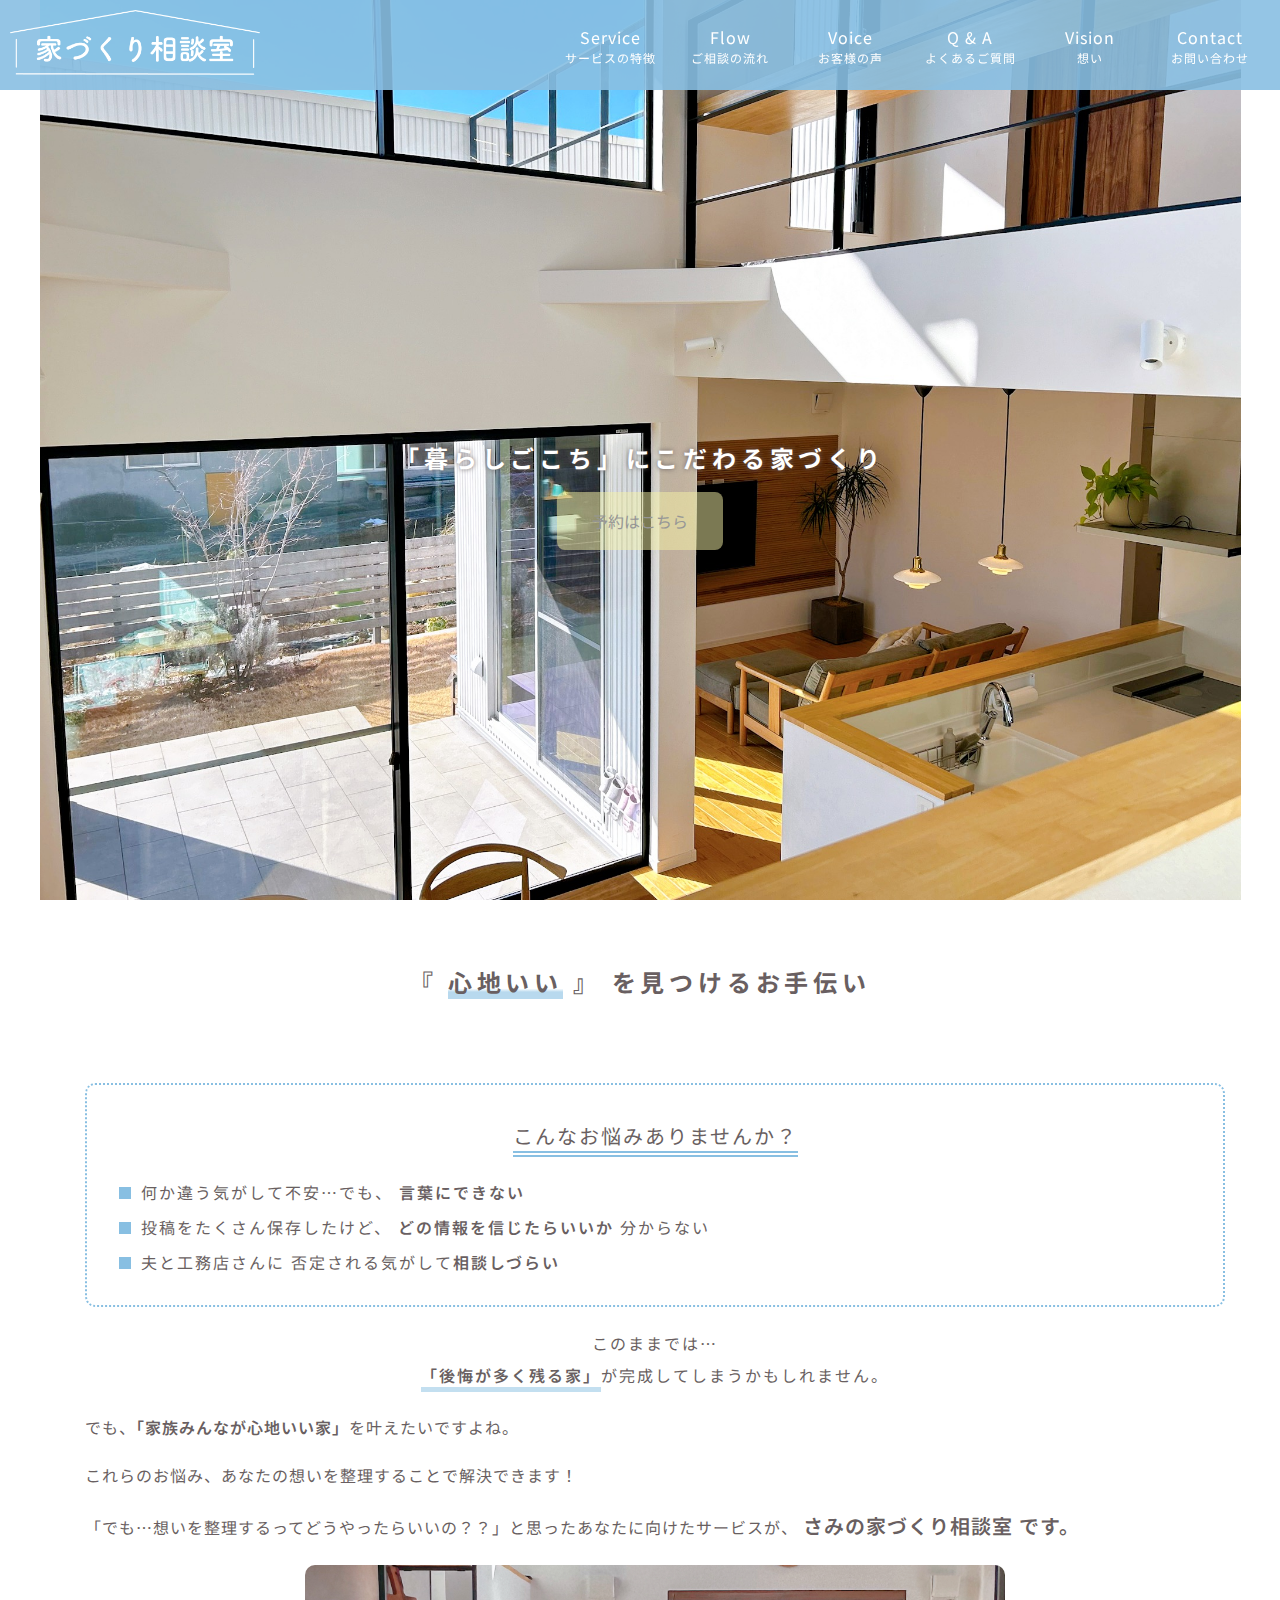
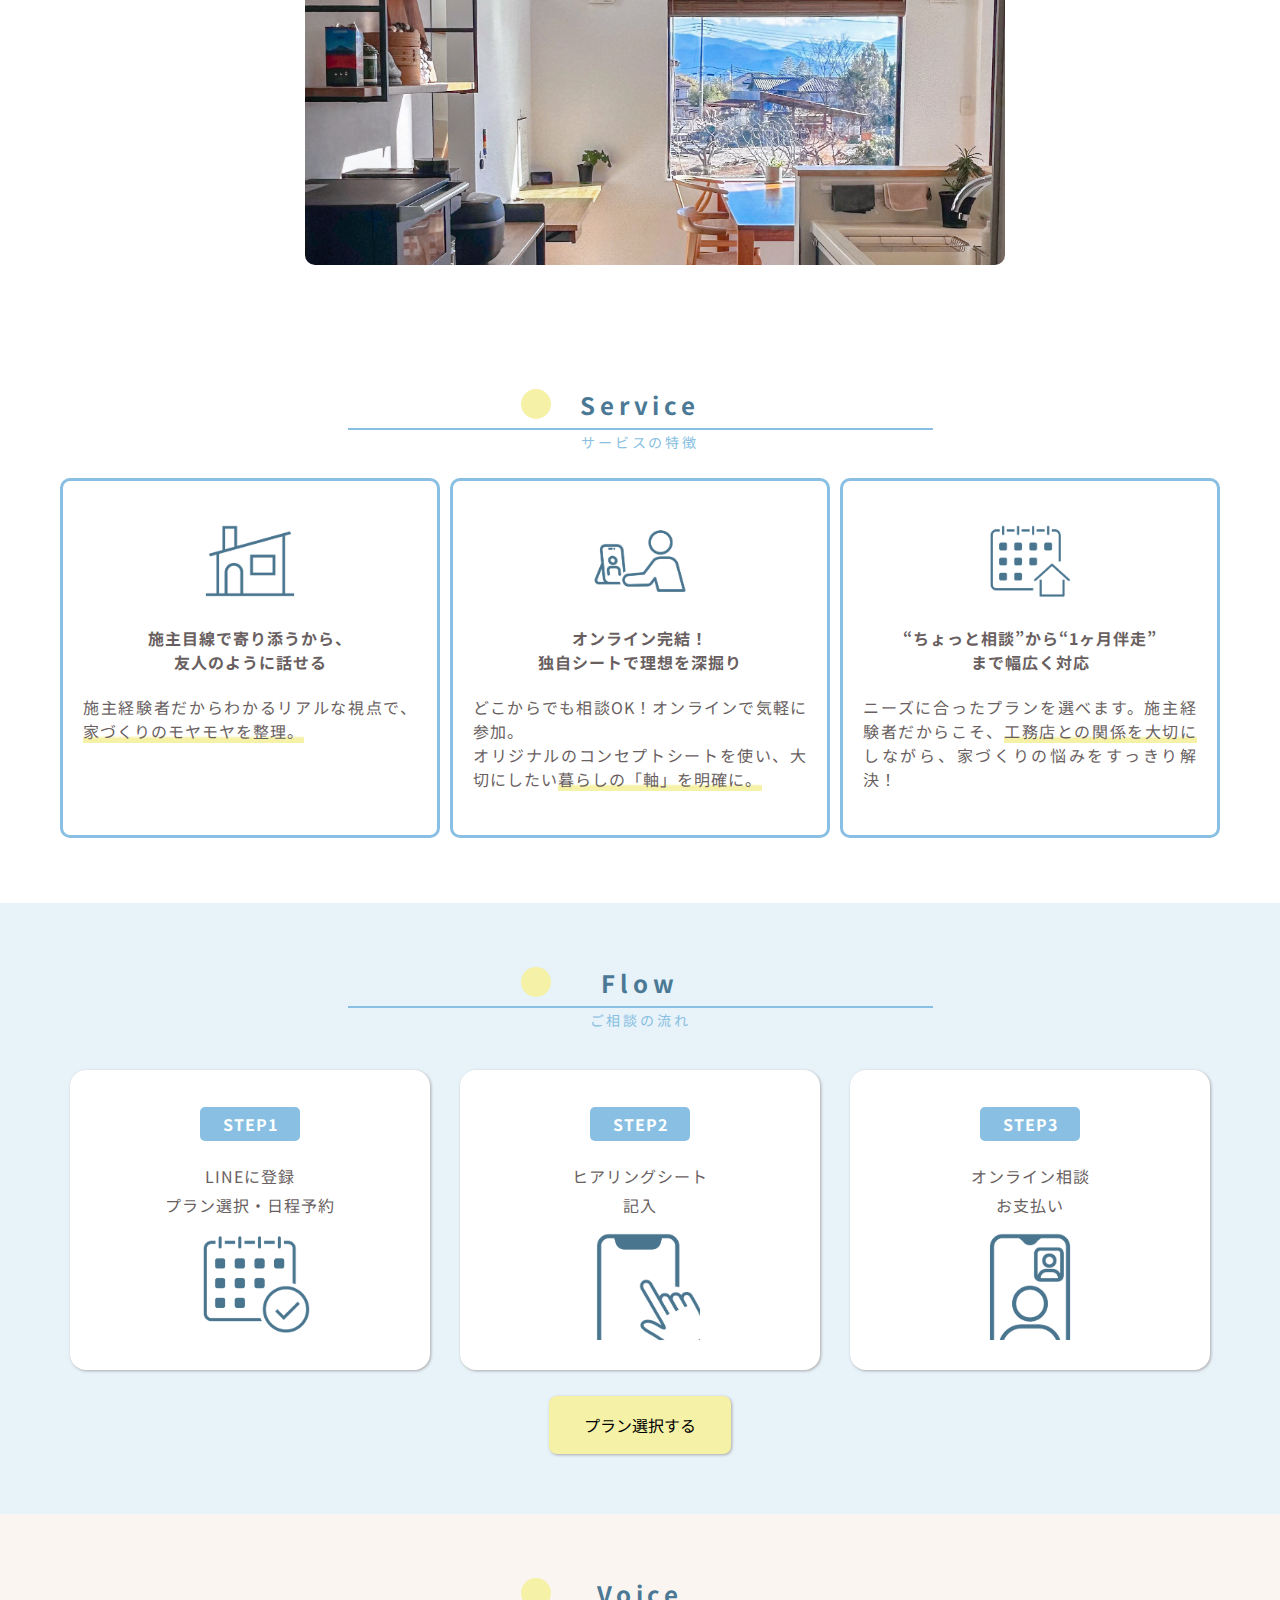
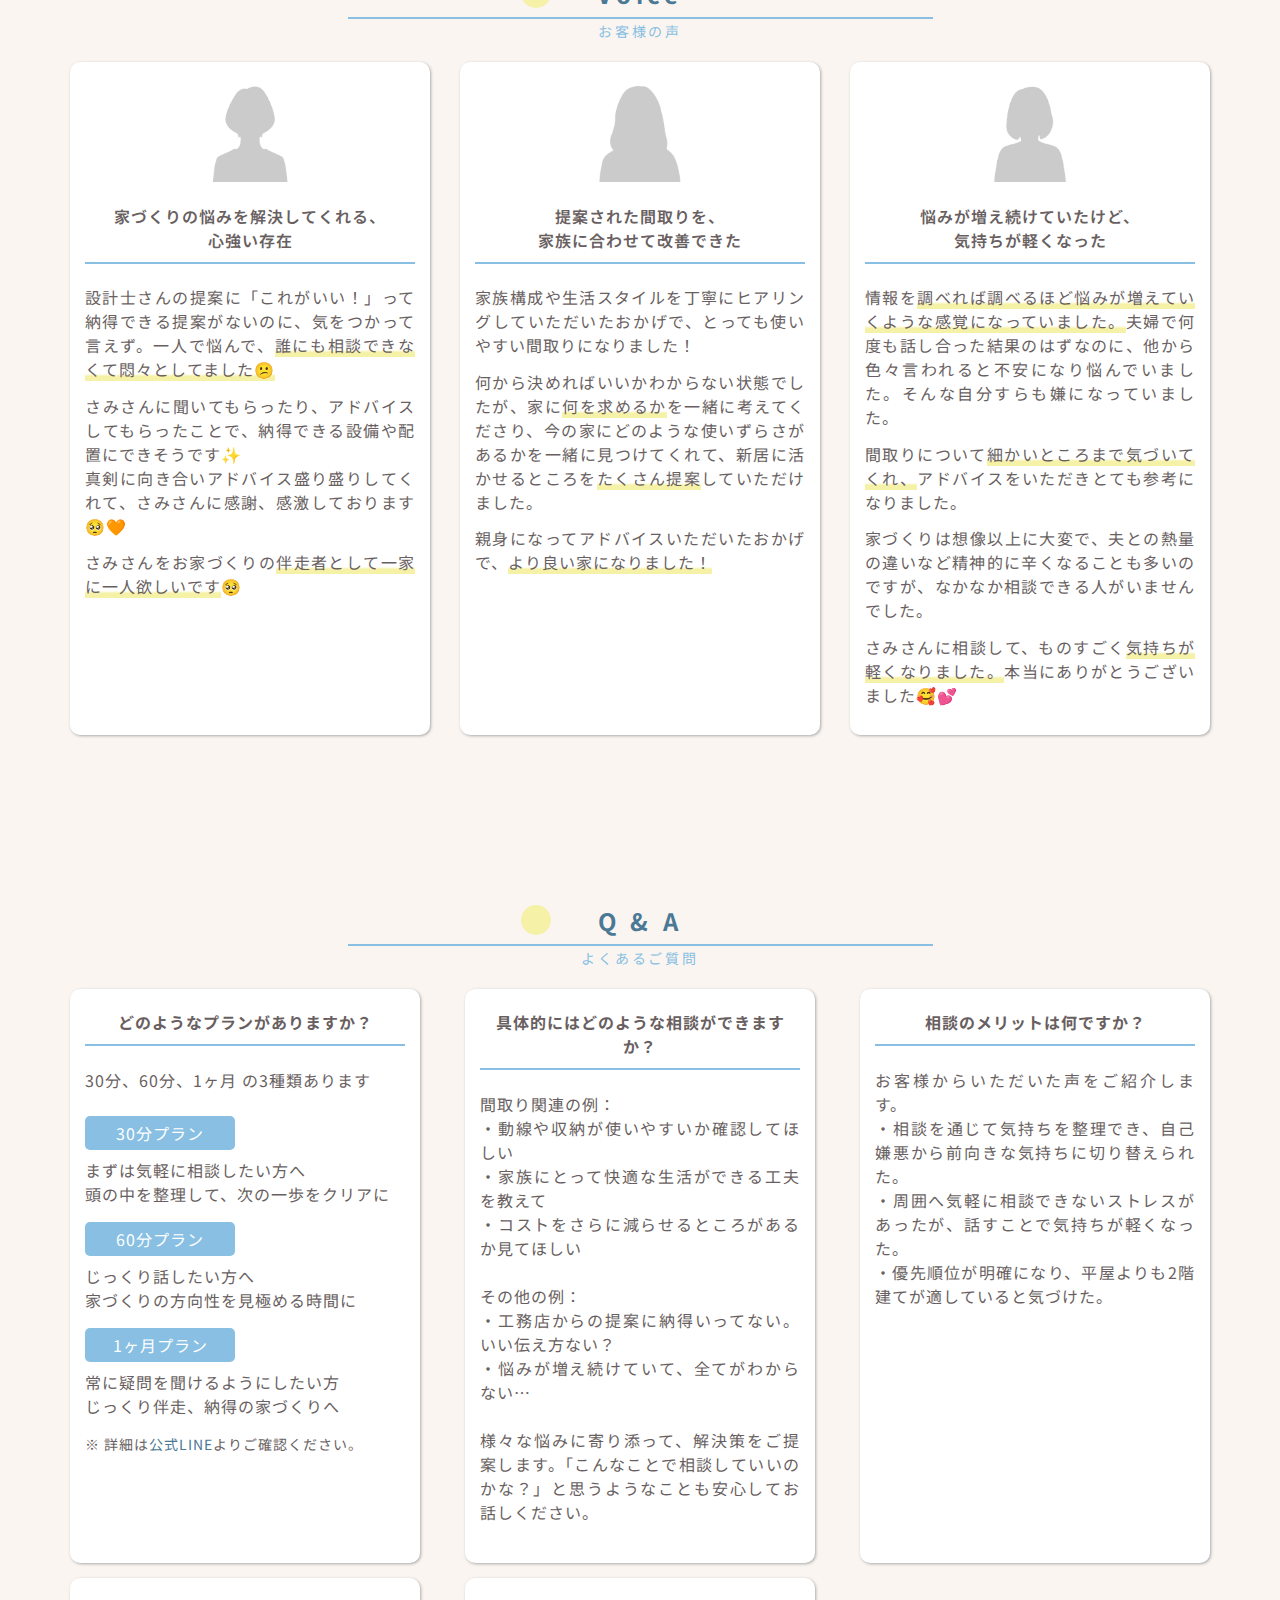
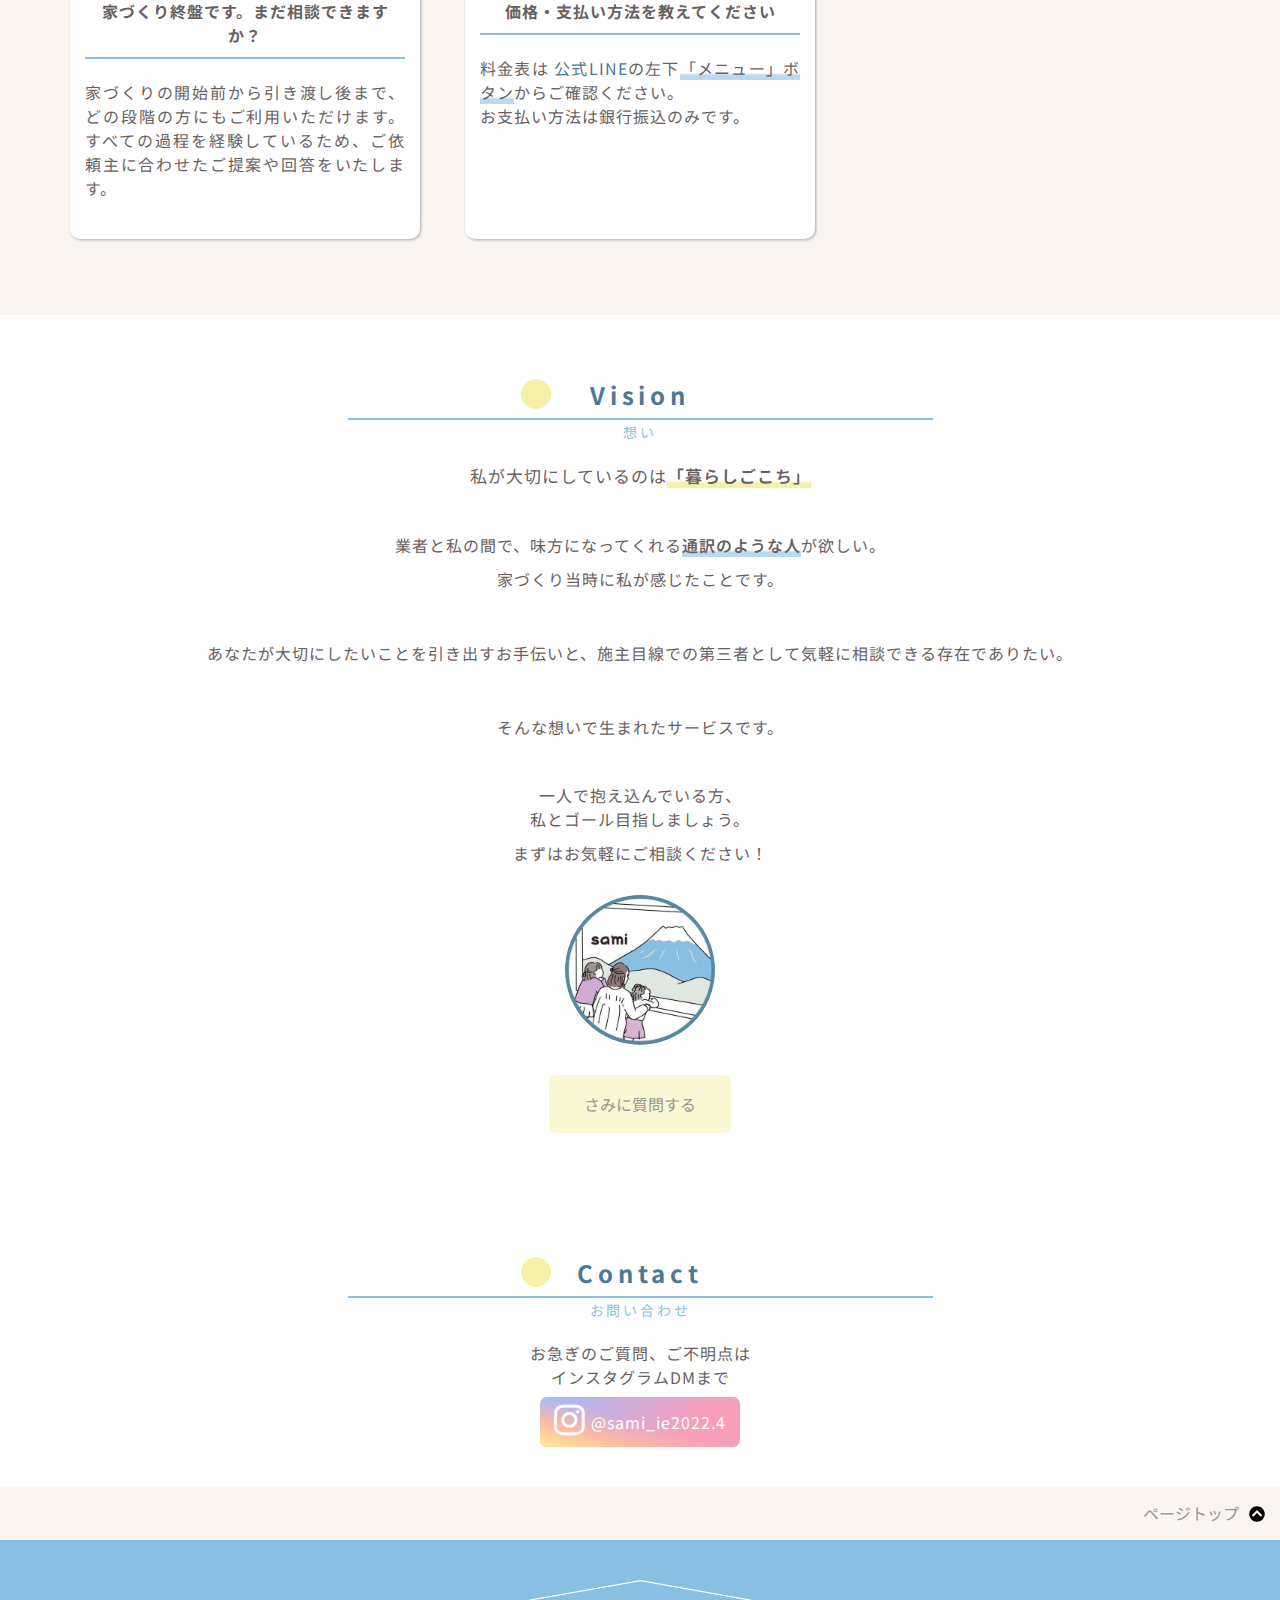
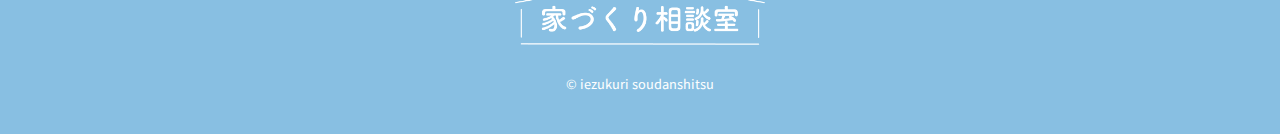
==== index.html @ 9ec53e99 "Add files via upload" ====
<!DOCTYPE html>
<html lang="ja">

<head>
  <meta charset="UTF-8">
  <!-- レスポンシブ対応するための記述 -->
  <meta name="viewport" content="width=device-width,initial-scale=1">
  <!-- 電話番号の自動リンクを無効にする -->
  <meta name="format-detection" content="telephone=no">
  <title>さみの家づくり相談室</title>
  <meta name="description" content="家づくり相談室の公式ページです。">
  <link href="https://fonts.googleapis.com/css?family=Noto+Sans+JP:400,700|Open+Sans:400,700&display=swap" rel="stylesheet">
  <link rel="stylesheet" href="css/normalize.css">
  <link rel="stylesheet" href="css/style.css">
  <link href="https://use.fontawesome.com/releases/v5.6.1/css/all.css" rel="stylesheet">
</head>

<body>
  <!-- ヘッダー -->
  <header class="header">
    <div class="header-logo-menu">
      <div class="logo-area">
        <a href="./index.html">
          <img src="img/logo_2w.png" alt="家づくり相談室">
        </a>
      </div>
      <nav class="sp-only">
        <div class="gnav-toggle">
          <input id="gnav-input" type="checkbox" class="gnav-hidden">
          <label id="gnav-open" for="gnav-input"><span></span></label>
          <label class="gnav-unshown" id="gnav-close" for="gnav-input"></label>
          <div id="gnav-content">
            <ul class="gnav-menu">
              
              <li class="gnav-item">
                <a href="#service">Service<br>サービスの特徴</a>
              </li>
              <li class="gnav-item">
                <a href="#flow">Flow<br>ご相談の流れ</a>
              </li>
              <li class="gnav-item">
                <a href="#voice">Voice<br>お客様の声</a>
              </li>
              <li class="gnav-item">
                <a href="#q_a">Q & A<br>よくあるご質問</a>
              </li>
              <li class="gnav-item">
                <a href="#vision">Vision<br>想い</a>
              </li>
              <li class="gnav-item">
                <a href="#contact">Contact<br>お問い合わせ</a>
              </li>
            </ul>
          </div>
        </div>
      </nav>
      <nav class="pc-only">
        <ul class="gnav-menu">
          <li class="gnav-item">
            <a href="#service">Service<br>サービスの特徴</a>
          </li>
          <li class="gnav-item">
            <a href="#flow">Flow<br>ご相談の流れ</a>
          </li>
          <li class="gnav-item">
            <a href="#voice">Voice<br>お客様の声</a>
          </li>
          <li class="gnav-item">
            <a href="#q_a">Q & A<br>よくあるご質問</a>
          </li>
          <li class="gnav-item">
            <a href="#vision">Vision<br>想い</a>
          </li>
          <li class="gnav-item">
            <a href="#contact">Contact<br>お問い合わせ</a>
          </li>
        </ul>
      </nav>

    </div>
  </header>

  <!-- メインビジュアル -->
  <main>
    <section id="mv" class="mv-area">
      <h1 class="mv-title">「暮らしごこち」に<br class="sp-only">こだわる家づくり</h1>
      <button type="button" onclick="location.href='https://lin.ee/oS6UlHi'" class="btn btn-reserve">予約はこちら</button>
    </section>
    <section class="info-title">
      <h2>『 <span class="under-line-b">心地いい</span> 』<br class="sp-only">
        を見つけるお手伝い</h2>
    </section>
  <!-- サービス要約 -->
    <section id="info" class="info-area">
      <div class="inner info-content">
        <div class="info-txt">
          <div class="nayami">
            <h3>こんなお悩みありませんか？</h3>
            <ul class="nayami-list">
              <li class="nayami-item">何か違う気がして不安…<br class="sp-only">でも、 <span class="nayami-bold">言葉にできない</span></li>
              <li class="nayami-item">投稿をたくさん保存したけど、 <br class="sp-only"><span class="nayami-bold">どの情報を信じたらいいか </span><br class="sp-only">分からない</li>
              <li class="nayami-item">夫と工務店さんに<br class="sp-only"> 否定される気がして<span class="nayami-bold">相談しづらい</span></li>
            </ul>
          </div>
            <p class="txt-center letter-space">このままでは…
              <br><span class="nayami-bold">「後悔が多く残る家」</span>が完成してしまうかもしれません。
            </p>
            <p>
              でも、<span class="nayami-bold">「家族みんなが心地いい家」</span>を叶えたいですよね。
            </p>
            <p>
              これらのお悩み、あなたの想いを整理することで解決できます！
            </p>
            <p>
              「でも…想いを整理するってどうやったらいいの？？」と思ったあなたに向けたサービスが、
              <span class="nayami-large">さみの家づくり相談室 です。</span>
            </p>
          <img src="img/IMG_4431.jpg" alt="">
        </div>
      </div>
    </section>

  <!-- サービスの特徴 -->
    <section id="service" class="service-area">
      <div class="inner">
        <h2 class="h2-title">Service</h2>
        <h3>サービスの特徴</h3>
        <ul class="service-content">
          <li class="service-item">
            <div>
              <img src="img/plan-06.png" alt="コンセプト">
              <h4 class="service-title">施主目線で寄り添うから、<br>友人のように話せる</h4>
              <p>施主経験者だからわかるリアルな視点で、<span class="under-line-y">家づくりのモヤモヤを整理。</span>
              </p>
            </div>
          </li>
          <li class="service-item">
            <div>
              <img src="img/plan-05.png" alt="オンライン">
              <h4 class="service-title">オンライン完結！<br>独自シートで理想を深掘り</h4>
              <p>どこからでも相談OK！オンラインで気軽に参加。<br>オリジナルのコンセプトシートを使い、大切にしたい<span class="under-line-y">暮らしの「軸」を明確に。</span></p>
            </div>
          </li>
          <li class="service-item">
            <div>
              <img src="img/service-03.png" alt="広い対応">
              <h4 class="service-title">“ちょっと相談”から“1ヶ月伴走”<br>まで幅広く対応</h4>
              <p>ニーズに合ったプランを選べます。施主経験者だからこそ、<span class="under-line-y">工務店との関係を大切に</span>しながら、家づくりの悩みをすっきり解決！</p>
            </div>
          </li>
        </ul>
      </div>
    </section>

  <!-- サービスの流れ -->
  <section id="flow" class="flow-area">
    <div class="inner">
      <h2 class="h2-title">Flow</h2>
      <h3>ご相談の流れ</h3>
      <p>
      <div class="flow-contents">
        <ul class="flow-content">
          <li class="flow-item">
            <div class="flow-info">
              <h4 class="flow-title txt-center">STEP1</h4>
              <p class="flow-txt txt-center">LINEに登録<br>プラン選択・日程予約</p>
            </div>
            <img src="img/flow-01.png" alt="STEP1">
          </li>
          <li class="flow-item">
            <div class="flow-info">
              <h4 class="flow-title txt-center">STEP2</h4>
              <p class="flow-txt txt-center">ヒアリングシート<br>記入</p>
            </div>
            <img src="img/flow-02.png" alt="STEP2">
          </li>
          <li class="flow-item">
            <div class="flow-info">
              <h4 class="flow-title txt-center">STEP3</h4>
              <p class="flow-txt txt-center">オンライン相談<br>お支払い</p>
            </div>
            <img src="img/flow-03.png" alt="STEP3">
          </li>
        </ul>
      </div>
    </div>
    <button type="button" onclick="location.href='https://lin.ee/oS6UlHi'" class="btn btn-reserve2">プラン選択する</button>

  </section>


  <!-- お客様の声 -->
    <section id="voice" class="voice-area">
      <div class="inner">
        <h2 class="h2-title">Voice</h2>
        <h3>お客様の声</h3>
        <ul class="voice-content">
          <li class="voice-item">
            <img src="img/women-02.png" alt="1人目">
            <div class="voice-info">
              <h4 class="voice-title">家づくりの悩みを解決してくれる、<br>心強い存在
              </h4>
              <p>設計士さんの提案に「これがいい！」って納得できる提案がないのに、気をつかって言えず。一人で悩んで、<span class="under-line-y">誰にも相談できなくて悶々としてました&#128533;</span></p>
              <p>さみさんに聞いてもらったり、アドバイスしてもらったことで、納得できる設備や配置にできそうです&#10024;<br>真剣に向き合いアドバイス盛り盛りしてくれて、さみさんに感謝、感激しております&#129402;&#129505;</p>
              <p>さみさんをお家づくりの<span class="under-line-y">伴走者として一家に一人欲しいです</span>&#129402;</p>
            </div>
          </li>
          <li class="voice-item">
            <img src="img/women-03.png" alt="2人目">
            <div class="voice-info">
              <h4 class="voice-title">提案された間取りを、<br>家族に合わせて改善できた</h4>
              <p>家族構成や生活スタイルを丁寧にヒアリングしていただいたおかげで、とっても使いやすい間取りになりました！</p>
              <p>何から決めればいいかわからない状態でしたが、家に<span class="under-line-y">何を求めるか</span>を一緒に考えてくださり、今の家にどのような使いずらさがあるかを一緒に見つけてくれて、新居に活かせるところを<span class="under-line-y">たくさん提案</span>していただけました。</p>
              <p>親身になってアドバイスいただいたおかげで、<span class="under-line-y">より良い家になりました！</span></p>
            </div>
          </li>
          <li class="voice-item">
            <img src="img/women-04.png" alt="3人目">
            <div class="voice-info">
              <h4 class="voice-title">悩みが増え続けていたけど、<br>気持ちが軽くなった
              </h4>
              <p>情報を<span class="under-line-y">調べれば調べるほど悩みが増えていくような感覚になっていました。</span>夫婦で何度も話し合った結果のはずなのに、他から色々言われると不安になり悩んでいました。そんな自分すらも嫌になっていました。</p>
              <p>間取りについて<span class="under-line-y">細かいところまで気づいてくれ、</span>アドバイスをいただきとても参考になりました。</p>
              <p>家づくりは想像以上に大変で、夫との熱量の違いなど精神的に辛くなることも多いのですが、なかなか相談できる人がいませんでした。</p>
              <p>さみさんに相談して、ものすごく<span class="under-line-y">気持ちが軽くなりました。</span>本当にありがとうございました&#x1F970;&#x1F495;</p>
            </div>
          </li>
        </ul>
      </div>
    </section>
  <!-- Q&A -->
    <section id="q_a" class="q_a-area">
      <div class="inner">
        <h2 class="h2-title">Q & A</h2>
        <h3>よくあるご質問</h3>        
        <ul class="q_a-content">
          <li class="q_a-item">
            <div class="q_a-info">
              <h4 class="q_a-title">どのようなプランがありますか？</h4>
              <p>30分、60分、1ヶ月 の3種類あります</p>
              <ul>
                <li><div class="q_a-title-li">30分プラン</div>
                  まずは気軽に相談したい方へ<br>
                  頭の中を整理して、次の一歩をクリアに</li>
                <li><div class="q_a-title-li">60分プラン</div>
                  じっくり話したい方へ<br>
                  家づくりの方向性を見極める時間に
                </li>
                <li><div class="q_a-title-li">1ヶ月プラン</div>
                  常に疑問を聞けるようにしたい方<br>
                  じっくり伴走、納得の家づくりへ
                </li>
              </ul>
              <p class="small">※ 詳細は<a href="https://lin.ee/oS6UlHi">公式LINE</a>よりご確認ください。</p>
            </div>
          </li>
          <li class="q_a-item">
            <div class="q_a-info">
              <h4 class="q_a-title"> 具体的にはどのような相談ができますか？</h4>
              <p>間取り関連の例：<br>
                ・動線や収納が使いやすいか確認してほしい<br>
                ・家族にとって快適な生活ができる工夫を教えて<br>
                ・コストをさらに減らせるところがあるか見てほしい<br>
              </p>
              <p>
                その他の例：<br>
                ・工務店からの提案に納得いってない。いい伝え方ない？<br>
                ・悩みが増え続けていて、全てがわからない…<br>
              </p>
              <p>
                様々な悩みに寄り添って、解決策をご提案します。「こんなことで相談していいのかな？」と思うようなことも安心してお話しください。
              </p>
            </div>
          </li>
          <li class="q_a-item">
            <div class="q_a-info">
              <h4 class="q_a-title">相談のメリットは何ですか？</h4>
              <p>お客様からいただいた声をご紹介します。<br>
                ・相談を通じて気持ちを整理でき、自己嫌悪から前向きな気持ちに切り替えられた。<br>
                ・周囲へ気軽に相談できないストレスがあったが、話すことで気持ちが軽くなった。<br>
                ・優先順位が明確になり、平屋よりも2階建てが適していると気づけた。
              </p>
            </div>
          </li>
          <li class="q_a-item">
            <div class="q_a-info">
              <h4 class="q_a-title"> 家づくり終盤です。<br class="sp-only">まだ相談できますか？</h4>
              <p>家づくりの開始前から引き渡し後まで、どの段階の方にもご利用いただけます。すべての過程を経験しているため、ご依頼主に合わせたご提案や回答をいたします。
              </p>
            </div>
          </li>
          <li class="q_a-item">
            <div class="q_a-info">
              <h4 class="q_a-title">価格・支払い方法を教えてください</h4>
              <p>料金表は<a href="https://lin.ee/oS6UlHi"> 公式LINE</a>の左下<span class="under-line-b">「メニュー」ボタン</span>からご確認ください。<br>
                お支払い方法は銀行振込のみです。<br>
              </p>
            </div>
          </li>
        </ul>
      </div>
    </section>
  <!-- 想い -->
  <section id="vision" class="vision-area">
    <div class="inner">
      <h2 class="h2-title">Vision</h2>
      <h3>想い</h3>
      <div class="vision-content">
        <p class="vision-strong txt-center">私が大切にしているのは<br class="sp-only"><span class="under-line-y">「暮らしごこち」</span></p><br>
      <div class="vision-content2">
        <p class="txt-center">業者と私の間で、味方になってくれる<span class="under-line-b">通訳のような人</span>が欲しい。</p>
        <p class="txt-center">家づくり当時に私が感じたことです。</p><br>
        <ul>
          <li>あなたが大切にしたいことを引き出すお手伝いと、施主目線での第三者として気軽に相談できる存在でありたい。</li>
        </ul>
        <br>
        <p class="txt-center">そんな想いで生まれたサービスです。</p>
        <br>
      </div>
        <p class="txt-center">一人で抱え込んでいる方、<br>私とゴール目指しましょう。</p><p class="txt-center">まずはお気軽にご相談ください！</p>
        <img src="img/sami-icon.jpg" alt="アイコン">
      </p>
      </div>
    </div>
    <button type="button" onclick="location.href='https://lin.ee/oS6UlHi'" class="btn btn-reserve">さみに質問する</button>
  </section>
  <!-- 問い合わせ -->
    <section id="contact" class="contact-area">
      <div class="inner">
        <h2 class="h2-title">Contact</h2>
        <h3>お問い合わせ</h3>
        <div class="contact-content">
          <div>
            <p class="txt-center">お急ぎのご質問、ご不明点は<br>
              インスタグラムDM</a>まで<br>
            <a href="https://www.instagram.com/sami_ie2022.4/" class="insta_btn2">
              <i class="fab fa-instagram"></i> <span>&#64;sami&#095;ie2022.4</span>
            </a>
          </div>          
        </div>
                  
      </div>
    </section>

    <div class="pagetop">
      <a href="#mv">ページトップ</a>
    </div>
  </main>
  <footer class="foot-area">
    <div class="inner">
      <div class="logo-area foot-logo">
        <img src="img/logo_2w.png" alt="家づくり相談室">
      </div>
    <small>&copy; iezukuri soudanshitsu</small>
  </footer>
</body>
</html>
---- css/style.css ----
@charset "utf-8";
/*----------------------------
このCSSファイルに、スタイル指定を記述していきます。
----------------------------*/

/* 全体のスタイル調整 */
* {
  box-sizing: border-box;
}

/* bodyの初期スタイル調整 */
body {
  font-size: 16px;
  line-height: 1.5;
  font-family: 'Noto Sans JP', 'Open Sans', sans-serif;
  font-weight: 400;
  color: #695f61;
  background-color: #fff;
}

/* 初期スタイル調整 */
h1,
h2,
h3 {
  margin-top: 0;
  line-height: 1.5;
  letter-spacing: 0.2em;
  text-align: center;
}

h3 {
  color: #88bfe2;
  font-size: 14px;
  margin-bottom: 20px;
  font-weight: 400;
}


p {
  margin-top: 0;
  margin-bottom: 1.5em;
  text-align: justify;
  letter-spacing: 1px;
}
a {
  text-decoration: none;
}

ul {
  margin: 1em 0;
  padding: 0;
  list-style: none;
  letter-spacing: 1px;
}

img {
  width: 100%;
  height: auto;
}

section {
  padding: 60px 0;
}

/* 初期スタイル調整 ここまで */

/* 共通スタイル調整 ここから */

/*h2関連*/
.h2-title {
  position: relative;
  /*
  text-transform: uppercase;
  */
  z-index: 100;
  color: #4b7995;
  border-bottom: solid 2px #88bfe2;
  width: 50%;
  margin: 2px auto;
  padding-bottom: 5px;
}

.h2-title::before {
  content: "";
  display: block;
  width: 30px;
  height: 30px;
  background: #f5f1a6;
  border-radius: 15px;
  position: absolute;
  top: 2px;
  left: 33%;
  margin-left: -20px;
  z-index: -100;
}

/*テキスト関連*/
.txt-center {
  text-align: center;
}

.txt-lead {
  font-weight: 600;
}
.small {
  font-size: 14px;
}

/*ボタン関連*/
.btn {
  display: block;
  padding: 20px 35px;
  border-radius: 8px;
  margin: 0 auto;
  border: none;
}

.btn:hover,
.btn:focus {
  background: #f5f1a6;
  cursor: pointer;
}

/* 公式ラインボタン */
.btn-reserve {
  color: rgba(150, 150, 150, 1);
  background: rgba(245, 241, 166, 0.5);
}
.btn-reserve2 {
  background: #f5f1a6;
  box-shadow: 1px 1px 3px #aaa;
}


/*レイアウト関連*/
.inner {
  padding: 0 15px;
  margin: 0 auto;
  width: 95%;
}

@media screen and (min-width:768px) {
  .inner {
    max-width: 1200px;
  }
}

.sp-only {
  display: block;
}

.pc-only {
  display: none;
}

@media screen and (min-width:768px) {
  .sp-only {
    display: none;
  }

  .pc-only {
    display: block;
  }
}

.under-line-y {
  background: linear-gradient(transparent 70%, #f5f1a6 80%);
}

.under-line-b {
  background: linear-gradient(transparent 70%, #b8d9ee 80%);
}

/* 共通スタイル調整 ここまで */

/* ヘッダーブロック ここから */
.header {
  position: fixed;
  top: 0px;
  width: 100%;
  padding: 10px;
  background: rgba(136, 191, 226, 0.9);
  z-index: 200;
}

.header-logo-menu {
  display: flex;
  flex-direction: row;
  justify-content: space-between;
}

/*ロゴ*/
.logo-area {
  width: 200px;
  margin: 0;
  text-align: left;
}

@media screen and (min-width:768px) {
  .logo-area {
    width: 250px;
  }
}

/*ハンバーガーメニュー*/
.gnav-toggle {
  position: relative;
  margin-top: 12px;
}


/*チェックボックス等は非表示に*/
.gnav-hidden {
  display: none;
}

/*アイコンのスペース*/
#gnav-open {
  display: inline-block;
  width: 30px;
  height: 22px;
  vertical-align: middle;
}

/*ハンバーガーの形をCSSで表現*/
#gnav-open span,
#gnav-open span::before,
#gnav-open span::after {
  content: '';
  position: absolute;
  height: 3px;
  /*線の太さ*/
  width: 25px;
  /*長さ*/
  border-radius: 3px;
  background: #fff;
  display: block;
  cursor: pointer;
}

#gnav-open span::before {
  bottom: -8px;
}

#gnav-open span::after {
  bottom: -16px;
}

/*閉じる用の薄黒箇所*/
#gnav-close {
  display: none;
  position: fixed;
  z-index: 90;
  top: 0;
  left: 0;
  width: 100%;
  height: 100%;
  background: #000;
  opacity: 0;
  transition: 0.3s ease-in-out;
}

/*チェックがついたら表示させる*/
#gnav-input:checked~#gnav-close {
  display: block;
  opacity: 0.5;
}

#gnav-input:checked~#gnav-content {
  transform: translateX(0%);
  box-shadow: 6px 0 25px rgba(0, 0, 0, 0.15);
}

/*メニューの中身*/
#gnav-content {
  overflow: auto;
  position: fixed;
  top: 0;
  left: 0;
  z-index: 300;
  width: 70%;
  max-width: 300px;
  height: 100%;
  background: rgba(0, 0, 0, 0.8);
  transition: 0.3s ease-in-out;
  transform: translateX(-105%);
}

.gnav-menu {
  display: flex;
  flex-direction: column;
  align-items: center;
  padding-top: 50px;
  /*
  text-transform: uppercase;
  */
}


.gnav-item {
  border-bottom: 2px dotted #eee;
  margin: 10px;
  padding-bottom: 20px;
}

.gnav-item a {
  color: #fff;
  font-size: 12px;
  display: block;
  width: 200px;
  text-align: center;
}

.gnav-item a::first-line {
  font-size: 16px;
  font-weight: 400;
}

@media screen and (min-width:768px) {
  .gnav-menu {
    flex-direction: row;
    padding-top: 15px;
    margin: 0;
  }

  .gnav-item {
    border-bottom: none;
    margin: 0;
    padding-bottom: 0;
  }

  .gnav-item a {
    color: #fff;
    width: 120px;
  }

  .gnav-item a:hover {
    color: #88bfe2;
  }


}






/*-------------------------------------------
　メインビジュアル
-------------------------------------------*/
.mv-area {
  width: 100vw;
  height: 70vh;
  background-image: url(../img/top_20250308.jpg);
  background-size: cover;
  background-position: center center;
  display: flex;
  justify-content: center;
  align-items: center;
  flex-direction: column;
}

.mv-title {
  color: #fff;
  text-shadow: 0px 0px 5px #695f61;
  margin-top: 70px;
  font-size: 24px;
}

@media screen and (min-width:768px) {
  .mv-area {
    width: 100%;
    height: 100vh;
    background-image: url(../img/top_20250308.jpg);
    background-size: contain;
    background-repeat:  no-repeat;
    background-position: center center;
  }

  .mv-title {
    margin-top: 90px;
  }
}





/*-------------------------------------------
サービス要約
-------------------------------------------*/
.info-title {
  padding-bottom: 0px;
  padding-left: 10px;
  padding-right: 10px;
}
.info-title h2 {
  line-height: 1.8;
}

.info-area {
  background-color: #fff;
}

.info-txt {
  color: #695f61
}
.info-area img {
  margin: 0 auto;
  margin-top: 2em;
  display: flex;
  justify-content: center;
  border-radius: 10px;
}
.nayami {
  padding: 1em 0;
  border: dotted 2px #88bfe2;
  border-radius: 10px;
  margin: 0 auto;
  justify-content: center;
  text-align: center;
  margin-bottom: 20px;
}
.nayami h3 {
  padding-top: 20px;
  font-size: 20px;
  font-weight: 400;
  color: #695f61;
  border-bottom: double 6px #88bfe2;
  margin: 0 auto;
  margin-bottom: 10px;
  display: inline-block;
  letter-spacing: 0.1em;

}
.nayami-item {
  margin: 16px 32px;
  line-height: 1.2;
  letter-spacing: 2px;
  text-align: left;
}
.nayami-item::before {
  content: "";
  display: inline-block;
  width: 12px;
  height: 12px;
  background: #88bfe2;
  margin-right: 10px;

}
.nayami-bold {
  font-weight: 600;
}
.nayami-large {
  font-size: 20px;
  font-weight: 600;
}

.letter-space {
  padding: 30px auto;
  letter-spacing: 2px;
  line-height: 2;
}
.letter-space span {
  border-bottom: solid 5px rgba(136, 191, 226, 0.5);

}

@media screen and (min-width:768px) {
  .info-content {
    display: flex;
    flex-direction: row-reverse;
    align-items: center;
  }

  .info-txt {
    flex: 1;
    margin-left: 30px;
  }

  .info-area img {
    max-width: 700px;
    height: 300px;
    object-fit: cover;
    margin: 0 auto;
    display: flex;
    justify-content: center;
  
  }
}

/*-------------------------------------------
　サービスの案内
-------------------------------------------*/
.service-area {
  background-color: #fff;
}

.service-content {
  display: flex;
  flex-wrap: wrap;
}

.service-item {
  flex: 80%;
  text-align: center;
  padding: 20px;
  margin: 5px;
  border: 3px solid #88bfe2;
  border-radius: 10px;
}

.service-item img {
  width: 120px;
  margin: 0 auto;
}

.service-title {
  margin-top: 0;
}

@media screen and (min-width:768px) {
  .service-content {
    flex-wrap: nowrap;
    max-width: 1200px;
    margin: 0 auto;
  }

  .service-item {
    flex: 1;
  }

}
/*-------------------------------------------
　サービスの流れ
-------------------------------------------*/
.flow-content {
  border-radius: 16px;
  display: flex;
  overflow-x: scroll;
}
.flow-item {
  width: 75%;
  margin: 10px;
  background-color: #fff;
  border-radius: 16px;
  box-shadow: 1px 1px 3px #aaa;
  padding: 16px;
  height: 300px;
  flex-shrink: 0;
}
.flow-content img {
  width: 120px;
  margin: auto;
  display: block;
}
.flow-area {
  background-color: #e7f2f9;
}

.flow-txt {
  line-height: 1.8em;
  margin-bottom: 0;
}
.flow-title {
  color: #fff;
  background: #88bfe2;
  padding: 5px;
  width: 100px;
  border-radius: 5px;
  margin-right: auto;
  margin-left: auto;
}

@media screen and (min-width:768px) {
  .flow-content {
    flex-direction: row;
    
  }

  .flow-item {
    flex: 1;
    margin-top: 15px;
    margin-left: 15px;
    margin-right: 15px;
  }
}


/*-------------------------------------------
　お客様の声
-------------------------------------------*/
.voice-area {
  background-color: #faf5f1;
}
.voice-area p {
  margin-bottom: 0.8em;
}

.voice-content {
  display: flex;
  flex-direction: column;
}

.voice-item {
  background-color: #fff;
  margin-bottom: 30px;
  box-shadow: 1px 1px 3px #aaa;
  border-radius: 10px;
}


.voice-info {
  padding: 0 15px 15px;
}

.voice-title {
  text-align: center;
  padding-bottom: 10px;
  border-bottom: 2px solid #88bfe2;
  font-weight: 600;
}
.voice-area img {
  width: 100px;
  display: block;
  margin: 20px auto;
}

@media screen and (min-width:768px) {
  .voice-content {
    flex-direction: row;
    
  }

  .voice-item {
    flex: 1;
    margin-top: 0;
    margin-left: 15px;
    margin-right: 15px;
  }
}
/*-------------------------------------------
　ご質問
-------------------------------------------*/
.q_a-area a {
  color: #4b7995;
}
.q_a-area {
  background-color: #faf5f1;
}

.q_a-content {
  display: flex;
  flex-direction: column;
}

.q_a-item {
  background-color: #fff;
  margin-bottom: 30px;
  box-shadow: 1px 1px 3px #aaa;
  border-radius: 10px;
}

.q_a-info {
  padding: 0 15px 15px;
}
.q_a-title-li {
  text-align: center;
  color: #fff;
  background: #88bfe2;
  padding: 5px;
  width: 150px;
  border-radius: 5px;
  margin-top: 1em;
  margin-bottom: 0.5em;
}
.q_a-title {
  text-align: center;
  padding-bottom: 10px;
  border-bottom: 2px solid #88bfe2;
}
.q_a-area img {
  width: 100px;
  margin: 20px;
}
.soudan-item::before {
  content: "";
  display: inline-block;
  width: 10px;
  height: 10px;
  background: #88bfe2;
  border-radius: 5px;
  position: relative;
  top: -1px;
  margin-right: 0.5em;
  margin-left: 1em;
}
@media screen and (min-width: 768px) {
  .q_a-content {
    display: grid;
    grid-template-columns: repeat(3, 1fr); /* 3列を均等幅で設定 */
    grid-template-rows: repeat(2, auto);  /* 2行（高さは自動調整） */
    gap: 15px; /* アイテム間の間隔 */
  }

  .q_a-item {
    margin: 0; /* marginを削除（gapで調整するため） */
    margin-left: 15px;
    margin-right: 15px;
  }
}
/*
@media screen and (min-width:768px) {
  .q_a-content {
    flex-direction: row;
    
  }
  .q_a-item {
    flex: 1;
    margin-top: 0;
    margin-left: 15px;
    margin-right: 15px;
  }

}
*/
/*-------------------------------------------
　想い
-------------------------------------------*/
.vision-area img {
  display: block;
  max-width: 150px;
  max-height: 150px;
  border-radius: 50%;
  overflow: hidden;
  margin: 30px auto;
}
.vision-content2 {
  width: 90%;
  align-items: center;
  margin: 0 auto;
}
.vision-content p {
  margin: 10px 0;
}
.vision-content p span {
  font-weight: 600;
}
.vision-strong {
  font-size: 17px;
  text-align: center;
}
.vision-area {
  margin: 0 auto;
}
@media screen and (min-width:768px) {
  .vision-content {
    /*
    display: flex;
    flex-direction: row;
    */
    align-items: center;
    text-align: center;
  }
}




/*-------------------------------------------
　お問い合わせ
-------------------------------------------*/
.contact-area {
  padding-bottom: 10px;
}

/* インスタボタン */
.insta_btn2{/*ボタンの下地*/
  color: #FFF;/*文字・アイコン色*/
  border-radius: 7px;/*角丸に*/
  position: relative;
  display: inline-block;
  height: 50px;/*高さ*/
  width: 200px;/*幅*/
  text-align: center;/*中身を中央寄せ*/
  font-size: 20;/*文字のサイズ*/
  line-height: 50px;/*高さと合わせる*/
  background: -webkit-linear-gradient(135deg, #427eff 0%, #f13f79 70%) no-repeat;
  background: linear-gradient(135deg, #427eff 0%, #f13f79 70%) no-repeat;/*グラデーション①*/
  opacity: 0.5;
  overflow: hidden;/*はみ出た部分を隠す*/
  text-decoration:none;/*下線は消す*/
  margin-top: 0.5em;
}

.insta_btn2:before{/*グラデーション②*/
  content: '';
  position: absolute;
  top: 0;
  left: 0;
  width: 100%;/*全体を覆う*/
  height: 100%;/*全体を覆う*/
  background: -webkit-linear-gradient(15deg, #ffdb2c, rgb(249, 118, 76) 25%, rgba(255, 77, 64, 0) 50%) no-repeat;
  background: linear-gradient(15deg, #ffdb2c, rgb(249, 118, 76) 25%, rgba(255, 77, 64, 0) 50%) no-repeat;
}
.insta_btn2 .fa-instagram{/*アイコン*/
  font-size: 35px;/*アイコンサイズ*/
  position: relative;
  top: 4px;/*アイコン位置の微調整*/
}

.insta_btn2 span {/*テキスト*/
  display:inline-block;
  position: relative;
  transition: .5s
}

.insta_btn2:hover span{/*ホバーで一周回転*/
  -webkit-transform: rotateX(360deg);
  -ms-transform: rotateX(360deg);
  transform: rotateX(360deg);
}





/*-------------------------------------------
　ページトップ
-------------------------------------------*/
.pagetop {
  text-align: right;
  padding: 15px;
  background-color: #faf5f1;
}
.pagetop a {
  text-decoration:none;/*下線は消す*/
  color: rgba(150, 150, 150, 1);
}
.pagetop a::after {
  content: "";
  background: url(../img/list-marker.svg) no-repeat;
  width: 16px;
  height: 16px;
  display: inline-block;
  vertical-align: middle;
  margin: 0 0 3px 10px;
  transform: rotate(-90deg);
}



/*-------------------------------------------
　フッター
-------------------------------------------*/
.foot-area {
  color: #fff;
  text-align: center;
  padding-top: 40px;
  background-color:  #88bfe2;
  padding-bottom: 40px;
}

.foot-logo {
  margin: 0 auto 20px;
}

.foot-area_copy {
  color: #ccc;
  font-size: 12px;
  display: inline-block;
  width: 100%;
  padding: 10px;
  background-color: #695f61;
}

@media screen and (min-width:768px) {
  a[href^="tel:"] {
    pointer-events: none;
  }
}
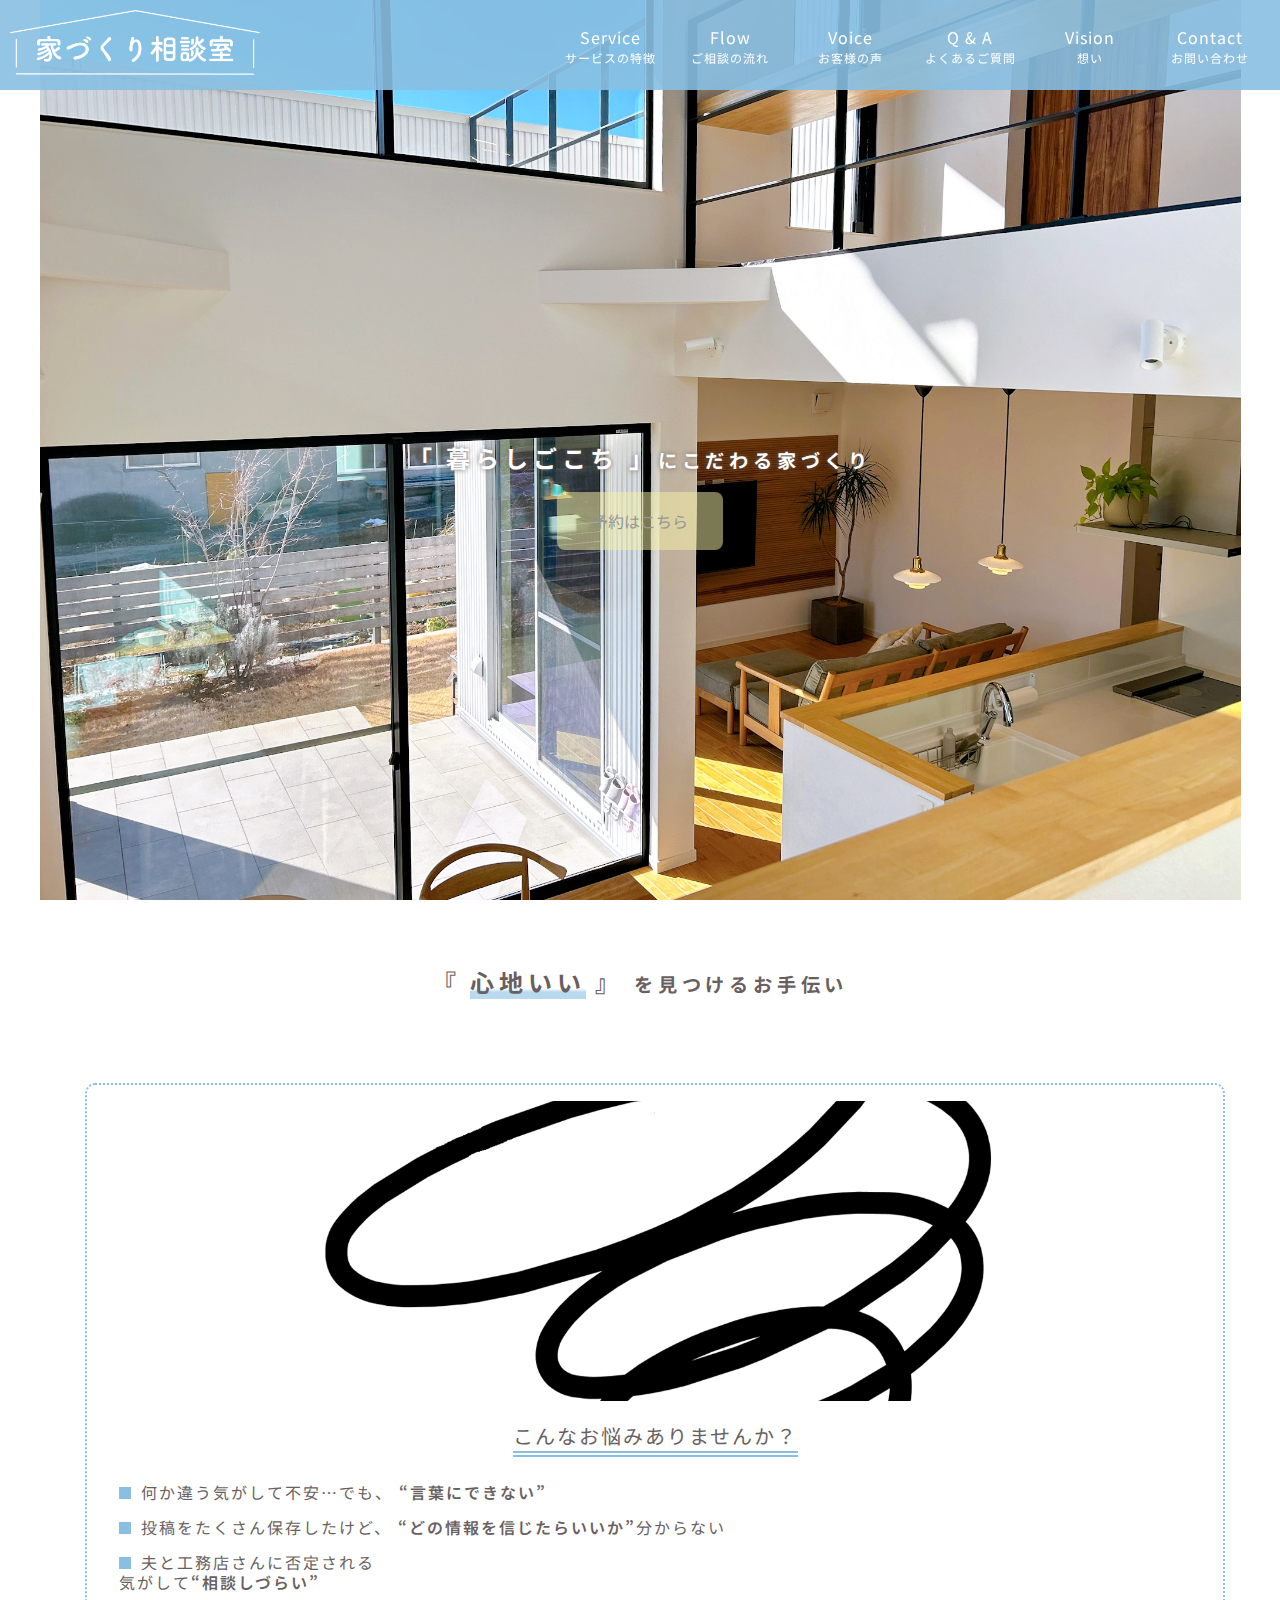
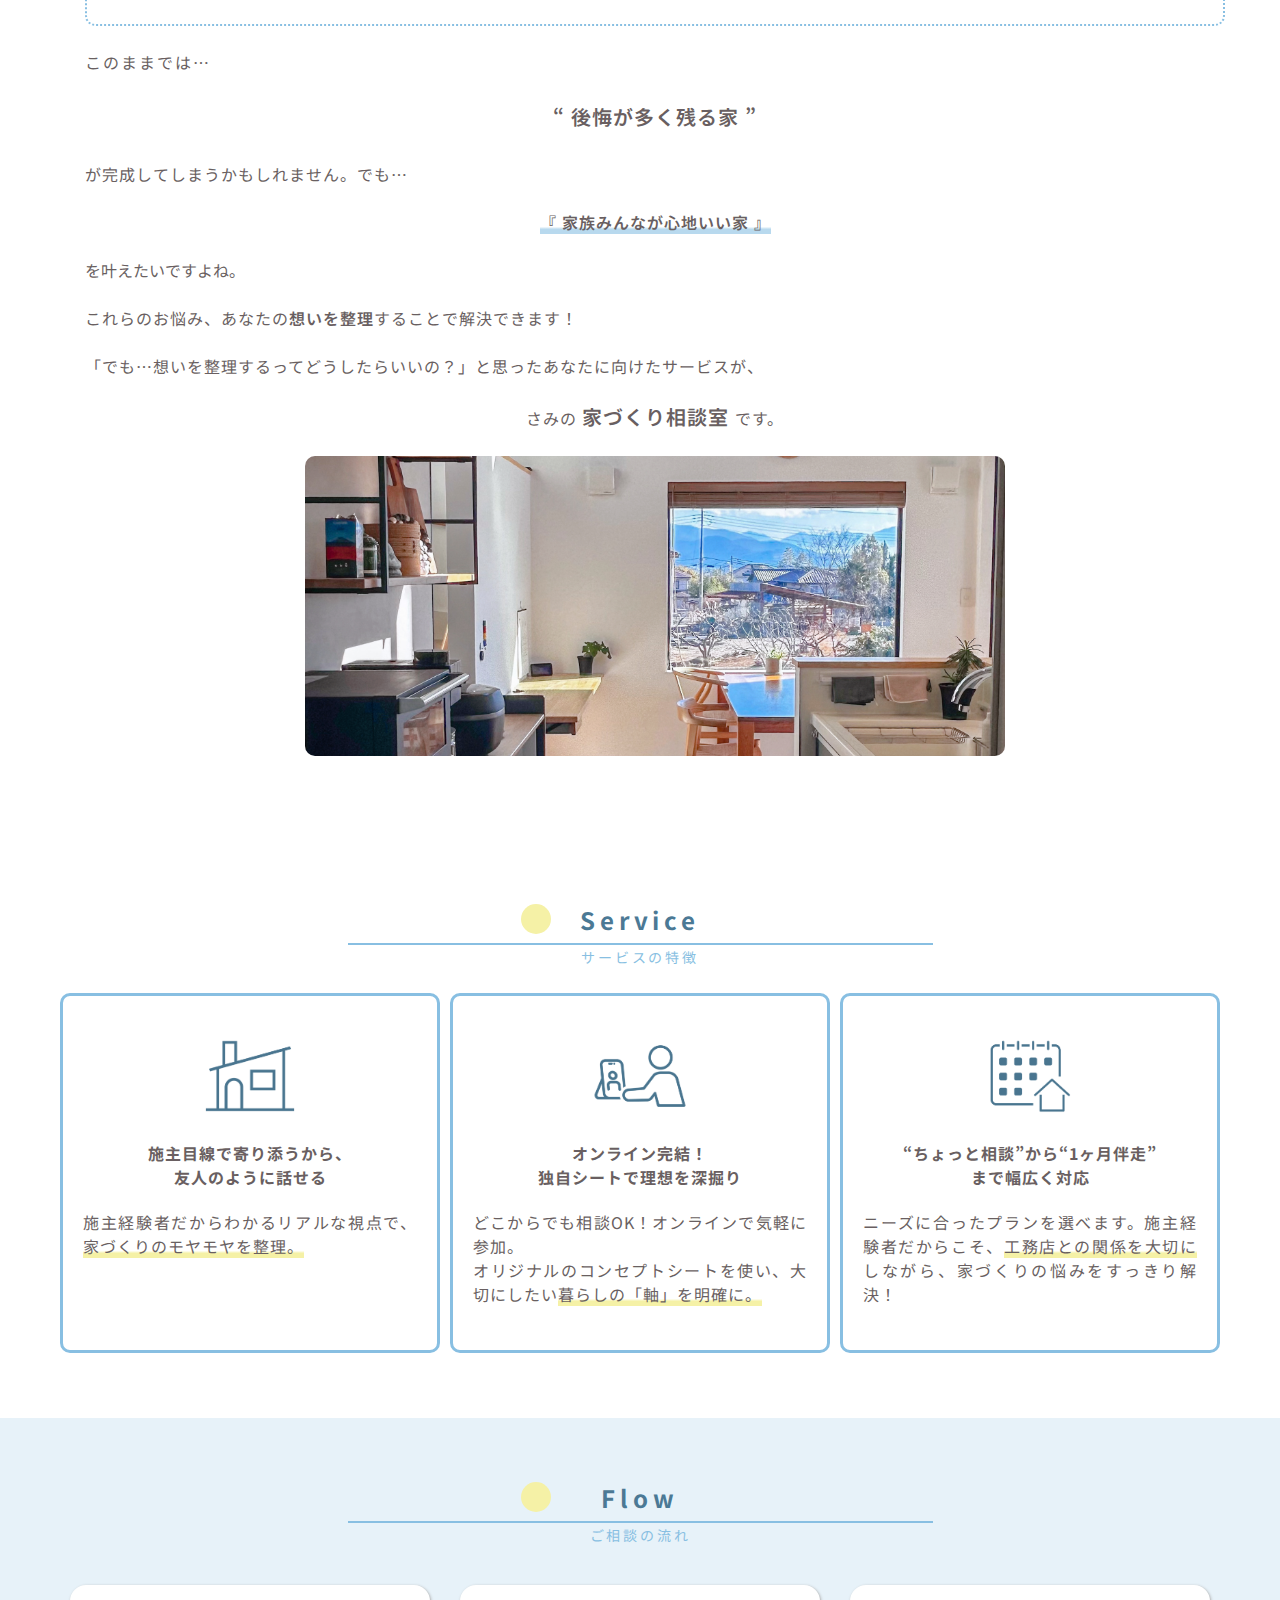
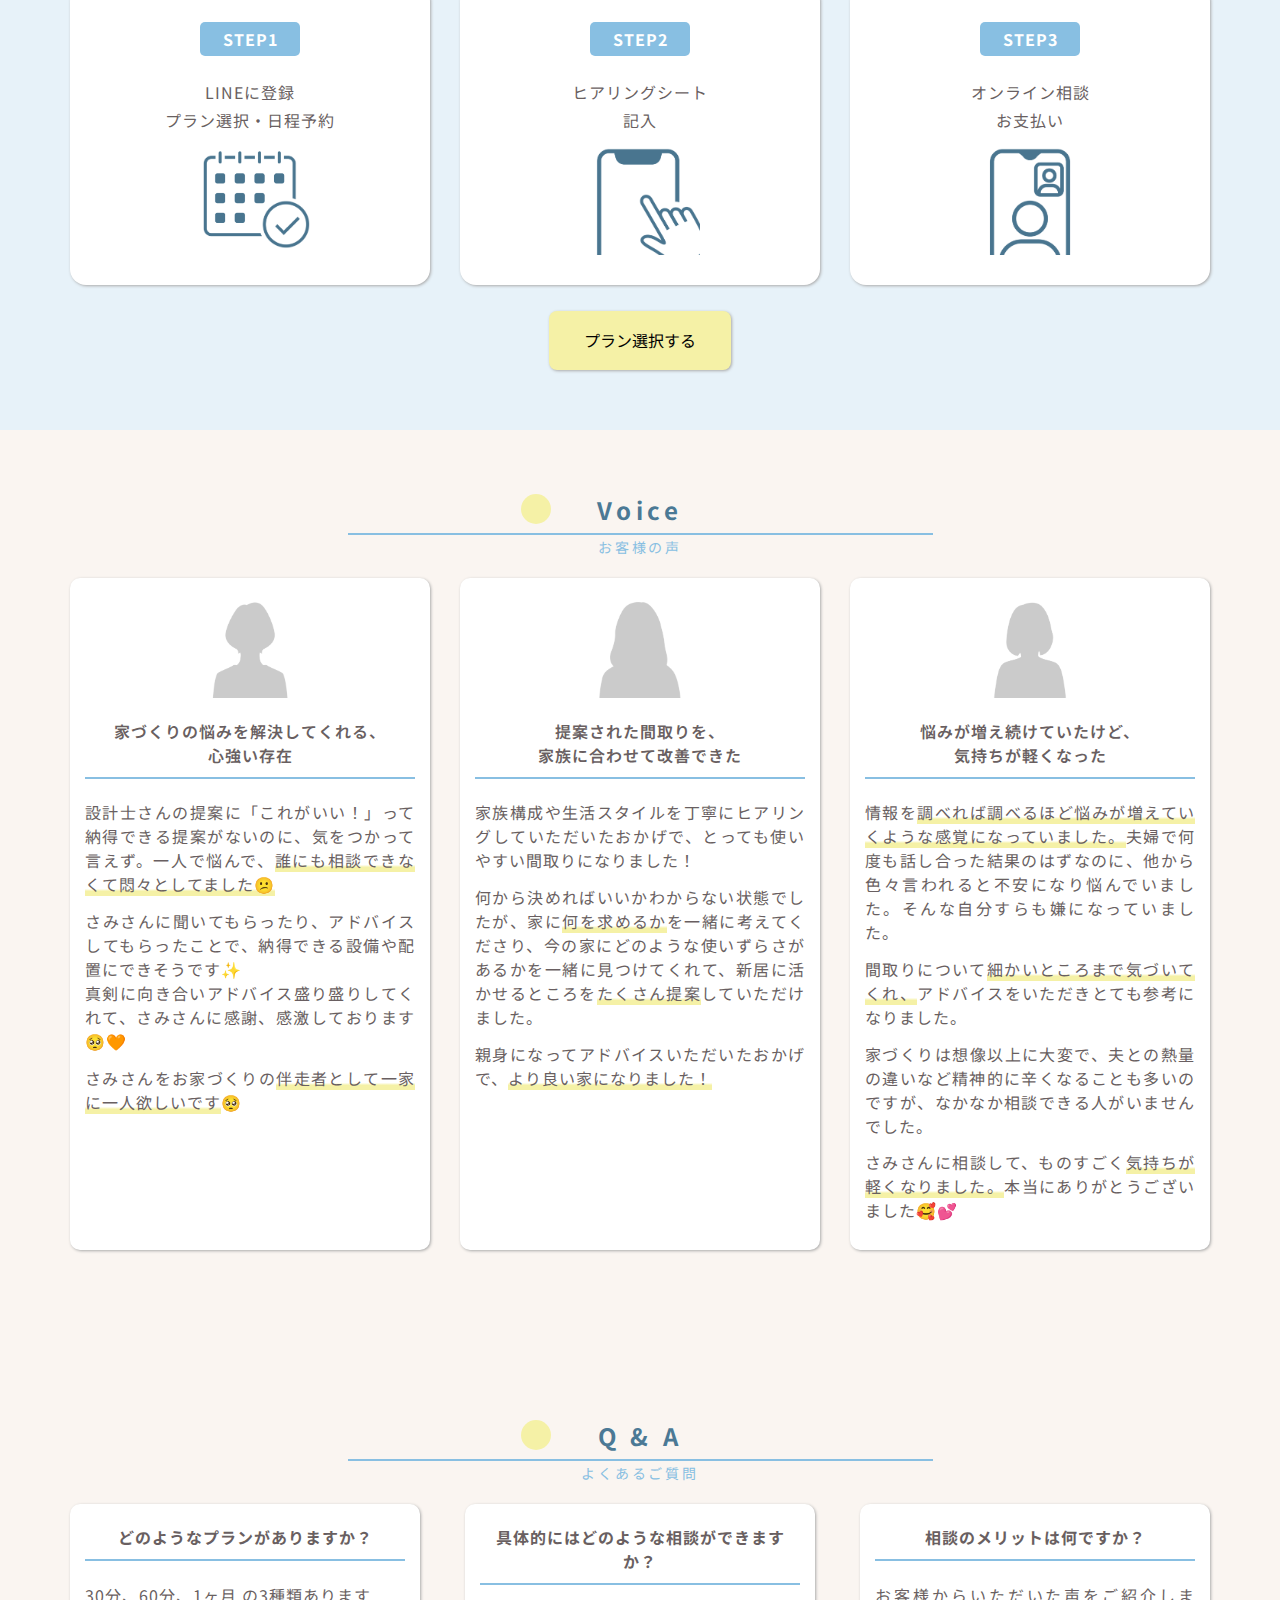
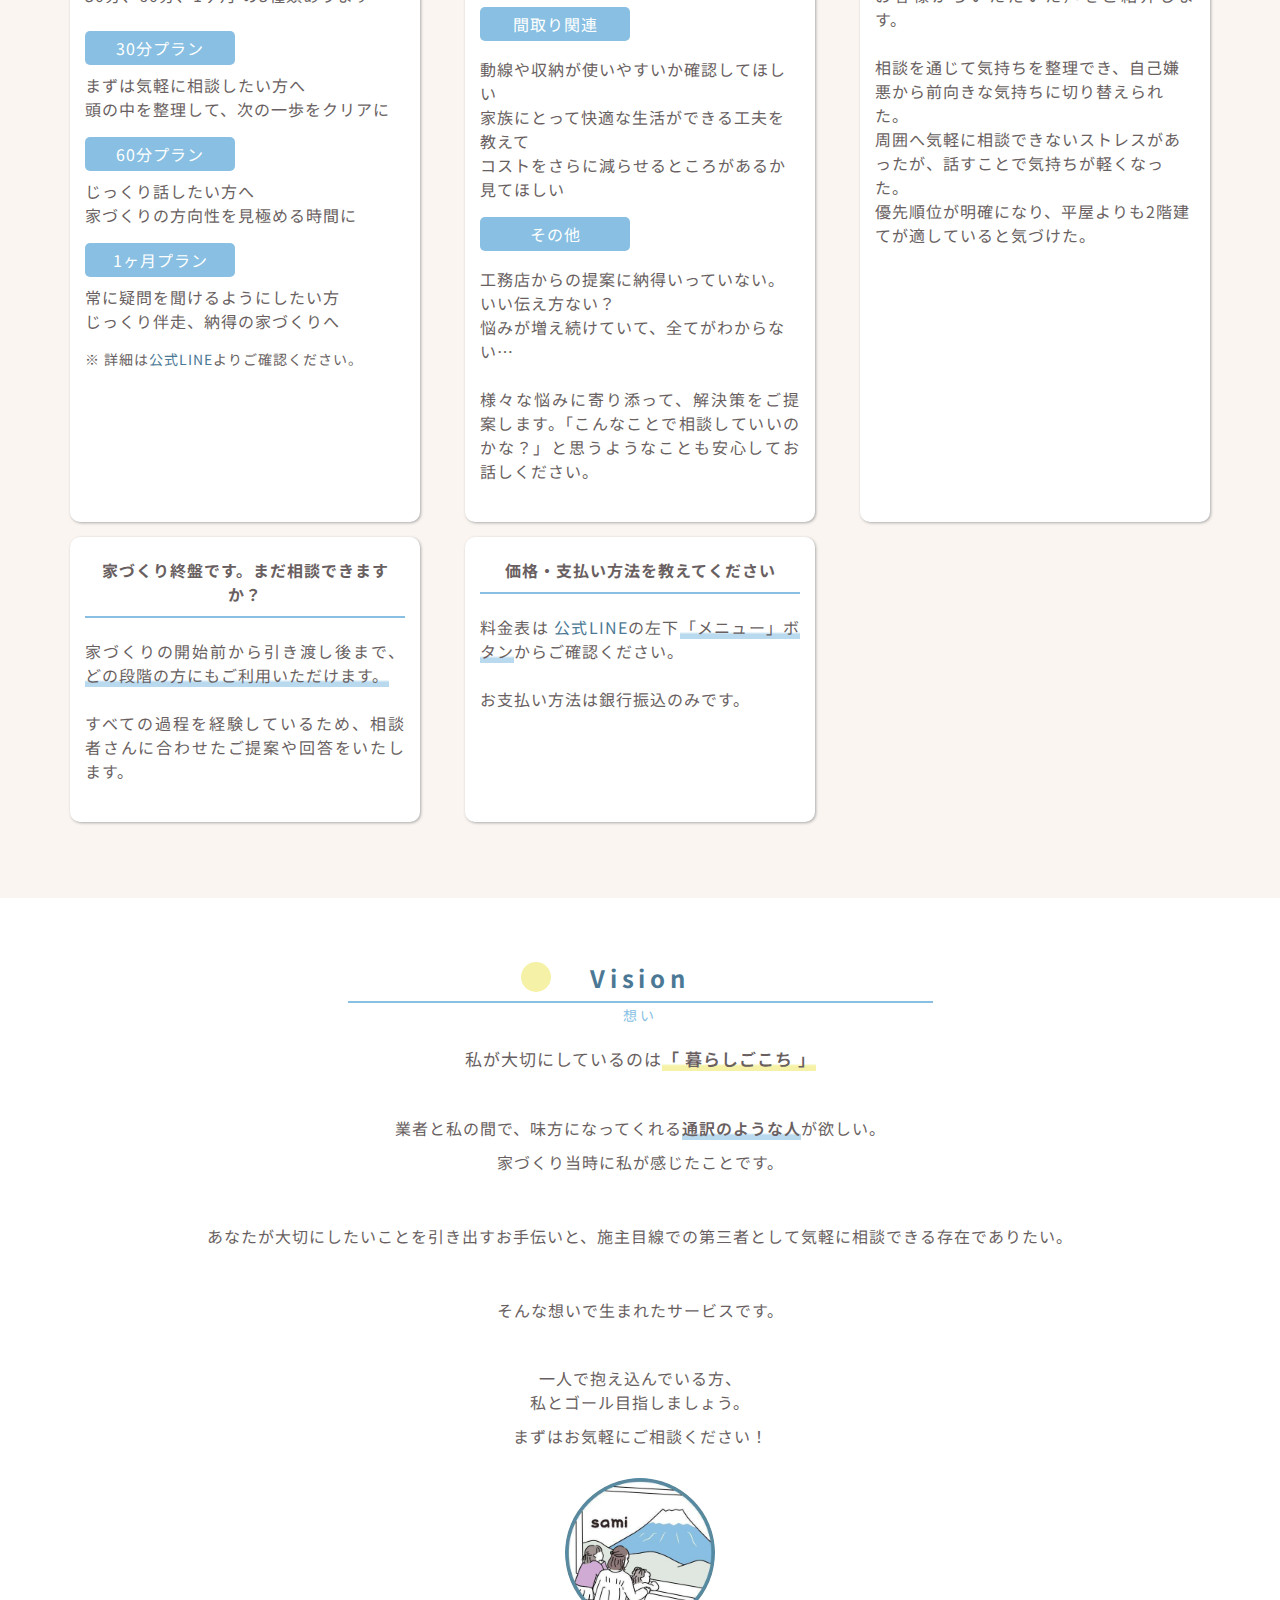
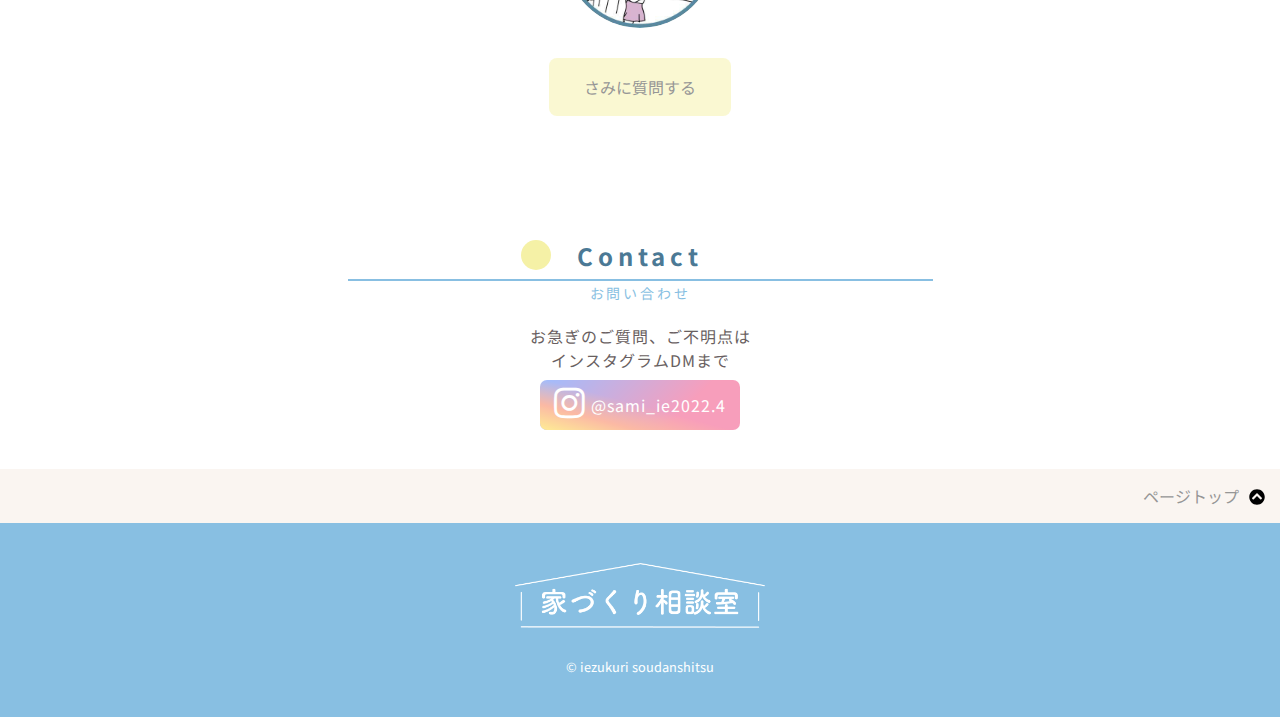
==== commit be25282c: "update index.html" ====
--- a/index.html
+++ b/index.html
@@ -83,39 +83,51 @@
   <!-- メインビジュアル -->
   <main>
     <section id="mv" class="mv-area">
-      <h1 class="mv-title">「暮らしごこち」に<br class="sp-only">こだわる家づくり</h1>
+      <h1 class="mv-title">「 暮らしごこち 」<small><br class="sp-only">にこだわる家づくり</small></h1>
       <button type="button" onclick="location.href='https://lin.ee/oS6UlHi'" class="btn btn-reserve">予約はこちら</button>
     </section>
     <section class="info-title">
       <h2>『 <span class="under-line-b">心地いい</span> 』<br class="sp-only">
-        を見つけるお手伝い</h2>
+        <small>を見つけるお手伝い</small></h2>
     </section>
   <!-- サービス要約 -->
     <section id="info" class="info-area">
       <div class="inner info-content">
         <div class="info-txt">
-          <div class="nayami">
-            <h3>こんなお悩みありませんか？</h3>
-            <ul class="nayami-list">
-              <li class="nayami-item">何か違う気がして不安…<br class="sp-only">でも、 <span class="nayami-bold">言葉にできない</span></li>
-              <li class="nayami-item">投稿をたくさん保存したけど、 <br class="sp-only"><span class="nayami-bold">どの情報を信じたらいいか </span><br class="sp-only">分からない</li>
-              <li class="nayami-item">夫と工務店さんに<br class="sp-only"> 否定される気がして<span class="nayami-bold">相談しづらい</span></li>
-            </ul>
-          </div>
-            <p class="txt-center letter-space">このままでは…
-              <br><span class="nayami-bold">「後悔が多く残る家」</span>が完成してしまうかもしれません。
+          <div class="gray">
+            <div class="nayami">
+              <img src="img/nayami-01.png" alt="">
+              <h3>こんなお悩みありませんか？</h3>
+              <ul class="nayami-list">
+                <li>
+                  <p class="nayami-item">何か違う気がして不安…<br class="sp-only">でも、 <span class="nayami-bold">“言葉にできない”</span></p>
+                </li>
+                <li>
+                  <p class="nayami-item">投稿をたくさん保存したけど、 <br class="sp-only"><span class="nayami-bold">“どの情報を信じたらいいか”</span><br class="sp-only">分からない</p>
+                </li>
+                <li>
+                  <p class="nayami-item">夫と工務店さんに否定される<br>気がして<span class="nayami-bold">“相談しづらい”</span></p>
+                </li>
+              </ul>
+            </div>
+            <p class="letter-space">このままでは…<br>
+            <p class="txt-center nayami-large wide-spacing text-large">“ 後悔が多く残る家 ”</p>
+            <p>が完成してしまうかもしれません。でも…</p>
             </p>
             <p>
-              でも、<span class="nayami-bold">「家族みんなが心地いい家」</span>を叶えたいですよね。
+              <p class="txt-center nayami-bold text-large"><span class="under-line-b wide-spacing">『 家族みんなが心地いい家 』</span></p>を叶えたいですよね。
             </p>
+          </div>
             <p>
-              これらのお悩み、あなたの想いを整理することで解決できます！
+              これらのお悩み、あなたの<span class="nayami-bold">想いを整理</span>することで解決できます！
             </p>
-            <p>
-              「でも…想いを整理するってどうやったらいいの？？」と思ったあなたに向けたサービスが、
-              <span class="nayami-large">さみの家づくり相談室 です。</span>
+            <p class>
+              「でも…想いを整理するってどうしたらいいの？」と思ったあなたに向けたサービスが、<br>
+              <p class="txt-center soudansitu-title wide-spacing">さみの <span class="nayami-large nayami-bold wide-spacing"> 家づくり相談室 </span> です。</p>
             </p>
-          <img src="img/IMG_4431.jpg" alt="">
+          <p>
+            <img src="img/IMG_4431.jpg">
+          </p>
         </div>
       </div>
     </section>
@@ -256,44 +268,51 @@
           </li>
           <li class="q_a-item">
             <div class="q_a-info">
-              <h4 class="q_a-title"> 具体的にはどのような相談ができますか？</h4>
-              <p>間取り関連の例：<br>
-                ・動線や収納が使いやすいか確認してほしい<br>
-                ・家族にとって快適な生活ができる工夫を教えて<br>
-                ・コストをさらに減らせるところがあるか見てほしい<br>
-              </p>
-              <p>
-                その他の例：<br>
-                ・工務店からの提案に納得いってない。いい伝え方ない？<br>
-                ・悩みが増え続けていて、全てがわからない…<br>
-              </p>
-              <p>
+              <h4 class="q_a-title wide-spacing">具体的にはどのような相談ができますか？</h4>
+              <ul>
+                <li><div class="q_a-title-li">間取り関連</div>
+                  <ul>
+                    <li class="check-li">動線や収納が使いやすいか確認してほしい</li>
+                    <li class="check-li">家族にとって快適な生活ができる工夫を教えて</li>
+                    <li class="check-li">コストをさらに減らせるところがあるか見てほしい</li>
+                  </ul>
+                </li>
+                <li><div class="q_a-title-li">その他</div>
+                  <ul>
+                    <li class="check-li">工務店からの提案に納得いっていない。いい伝え方ない？</li>
+                    <li class="check-li">悩みが増え続けていて、全てがわからない…</li>
+                  </ul>
+                </li>
+              </p>
+              <p class="narrow-spacing">
                 様々な悩みに寄り添って、解決策をご提案します。「こんなことで相談していいのかな？」と思うようなことも安心してお話しください。
               </p>
+              </ul>
             </div>
           </li>
           <li class="q_a-item">
             <div class="q_a-info">
               <h4 class="q_a-title">相談のメリットは何ですか？</h4>
-              <p>お客様からいただいた声をご紹介します。<br>
-                ・相談を通じて気持ちを整理でき、自己嫌悪から前向きな気持ちに切り替えられた。<br>
-                ・周囲へ気軽に相談できないストレスがあったが、話すことで気持ちが軽くなった。<br>
-                ・優先順位が明確になり、平屋よりも2階建てが適していると気づけた。
-              </p>
+              <p><span class="narrow-spacing">お客様からいただいた声をご紹介します。</span></p>
+              <ul>
+                <li class="benefit-li">相談を通じて気持ちを整理でき、自己嫌悪から前向きな気持ちに切り替えられた。</li>
+                <li class="benefit-li">周囲へ気軽に相談できないストレスがあったが、話すことで気持ちが軽くなった。</li>
+                <li class="benefit-li">優先順位が明確になり、平屋よりも2階建てが適していると気づけた。</li>
+              </ul>
             </div>
           </li>
           <li class="q_a-item">
             <div class="q_a-info">
               <h4 class="q_a-title"> 家づくり終盤です。<br class="sp-only">まだ相談できますか？</h4>
-              <p>家づくりの開始前から引き渡し後まで、どの段階の方にもご利用いただけます。すべての過程を経験しているため、ご依頼主に合わせたご提案や回答をいたします。
+              <p class="wide-spacing">家づくりの開始前から引き渡し後まで、<span class="under-line-b">どの段階の方にもご利用いただけます。</span></p><p>すべての過程を経験しているため、相談者さんに合わせたご提案や回答をいたします。
               </p>
             </div>
           </li>
           <li class="q_a-item">
             <div class="q_a-info">
               <h4 class="q_a-title">価格・支払い方法を教えてください</h4>
-              <p>料金表は<a href="https://lin.ee/oS6UlHi"> 公式LINE</a>の左下<span class="under-line-b">「メニュー」ボタン</span>からご確認ください。<br>
-                お支払い方法は銀行振込のみです。<br>
+              <p>料金表は<a href="https://lin.ee/oS6UlHi"> 公式LINE</a>の左下<span class="under-line-b">「メニュー」ボタン</span>からご確認ください。</p>
+              <p>お支払い方法は銀行振込のみです。
               </p>
             </div>
           </li>
@@ -306,9 +325,9 @@
       <h2 class="h2-title">Vision</h2>
       <h3>想い</h3>
       <div class="vision-content">
-        <p class="vision-strong txt-center">私が大切にしているのは<br class="sp-only"><span class="under-line-y">「暮らしごこち」</span></p><br>
+        <p class="vision-strong txt-center">私が大切にしているのは<br class="sp-only"><span class="text-large under-line-y">「 暮らしごこち 」</span></p><br>
       <div class="vision-content2">
-        <p class="txt-center">業者と私の間で、味方になってくれる<span class="under-line-b">通訳のような人</span>が欲しい。</p>
+        <p class="txt-center">業者と私の間で、味方になってくれる<br class="sp-only"><span class="under-line-b">通訳のような人</span>が欲しい。</p>
         <p class="txt-center">家づくり当時に私が感じたことです。</p><br>
         <ul>
           <li>あなたが大切にしたいことを引き出すお手伝いと、施主目線での第三者として気軽に相談できる存在でありたい。</li>
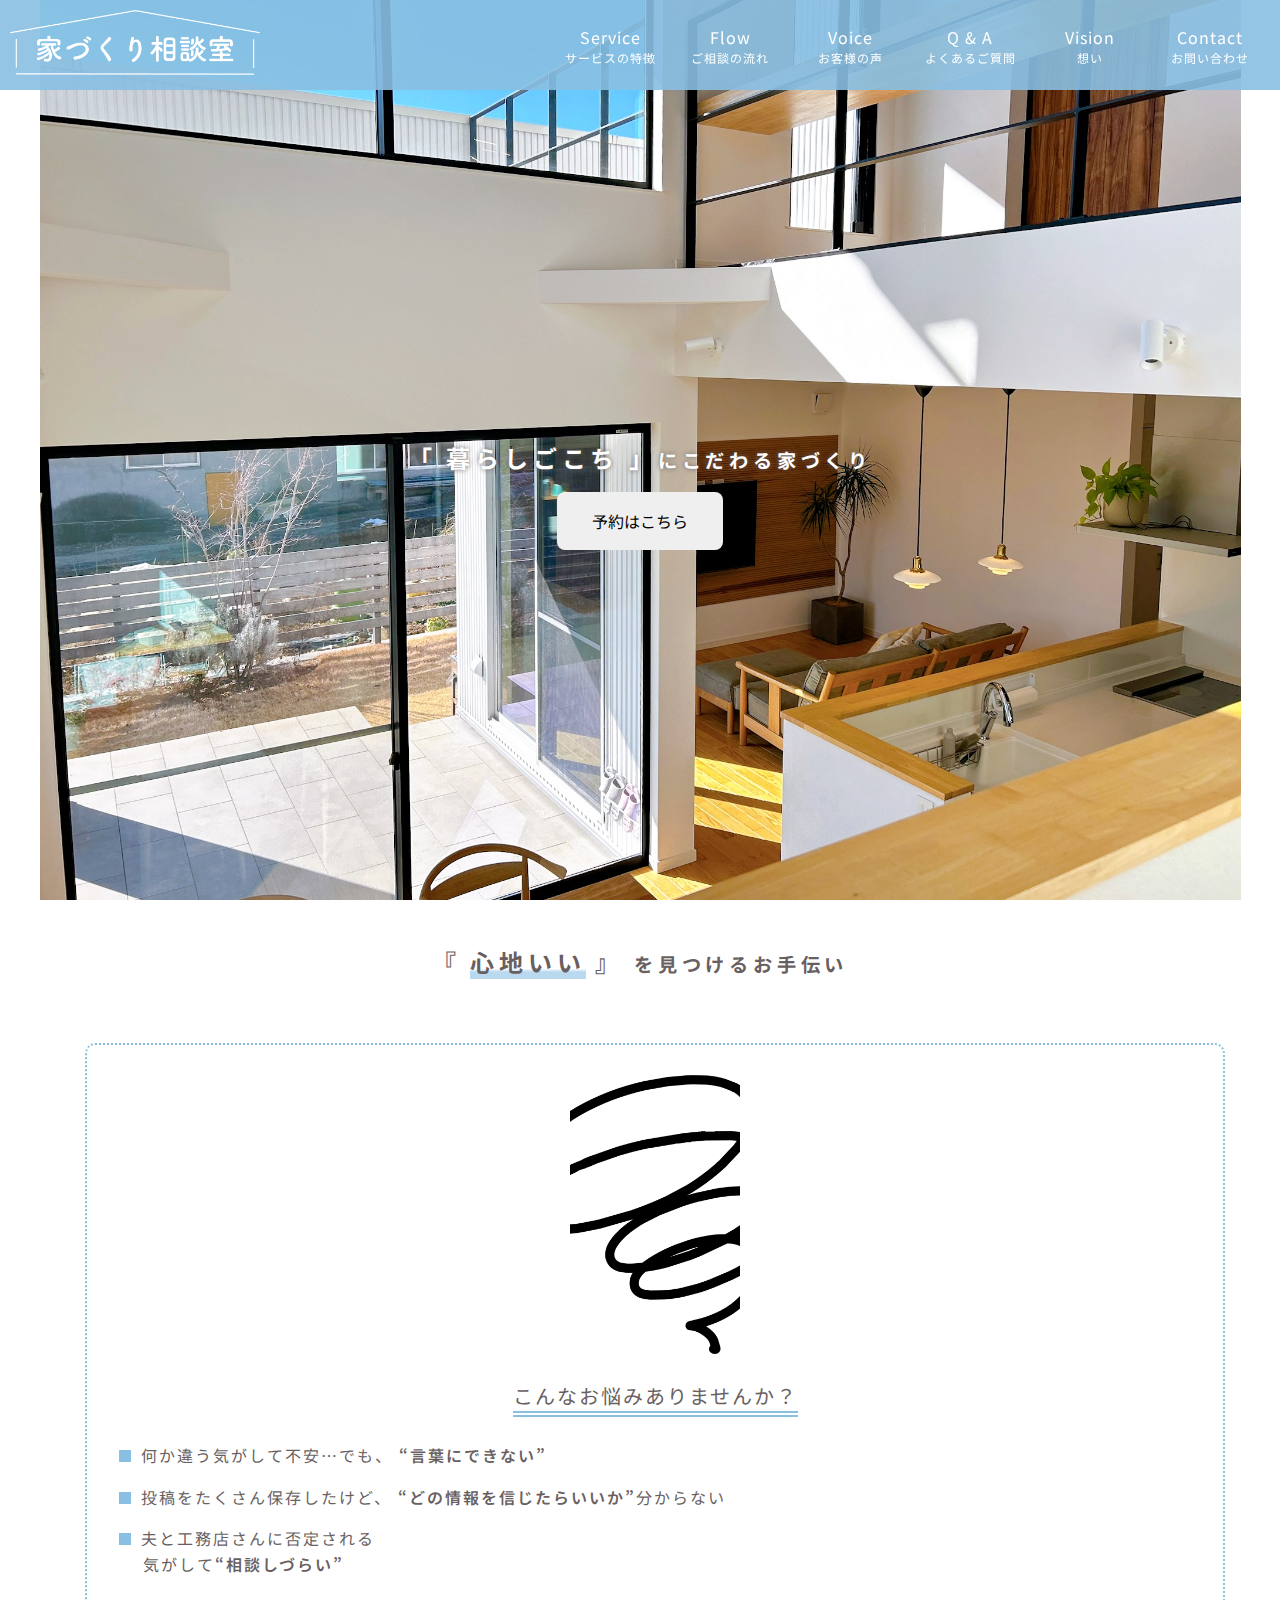
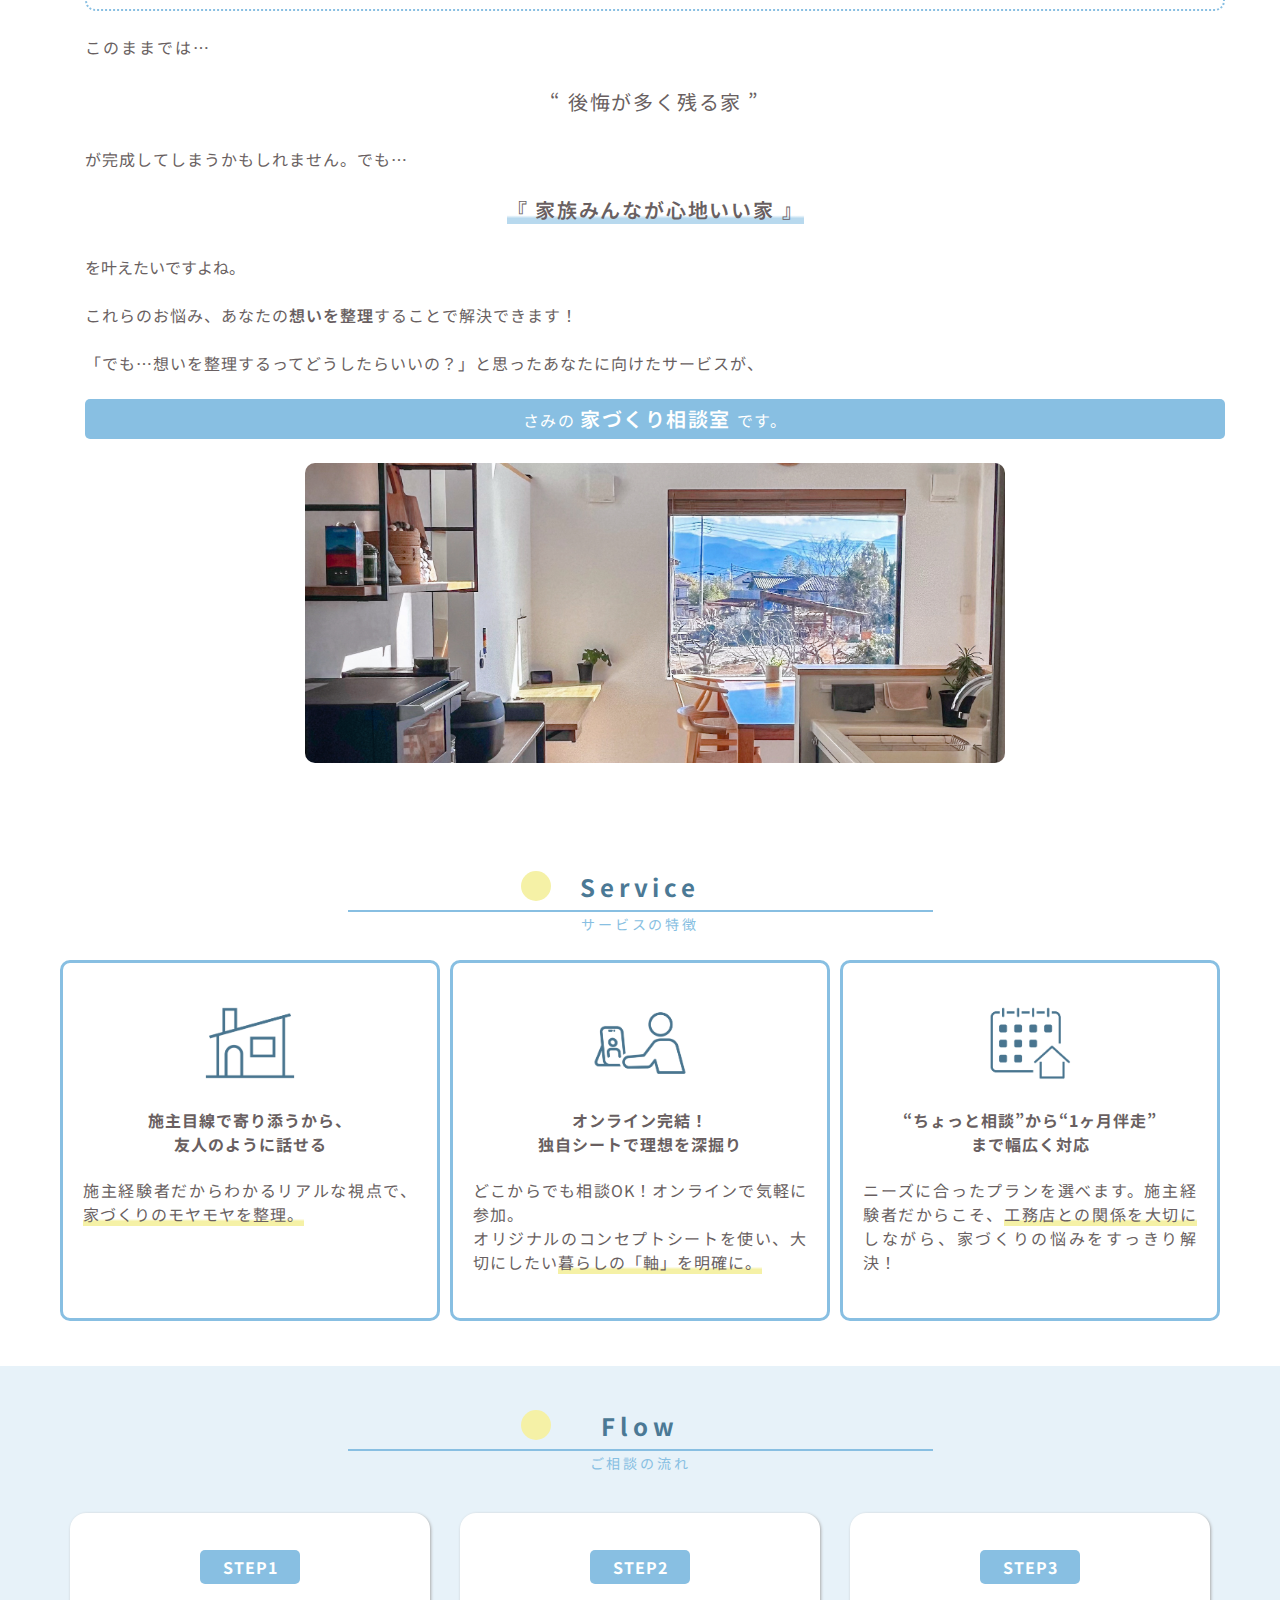
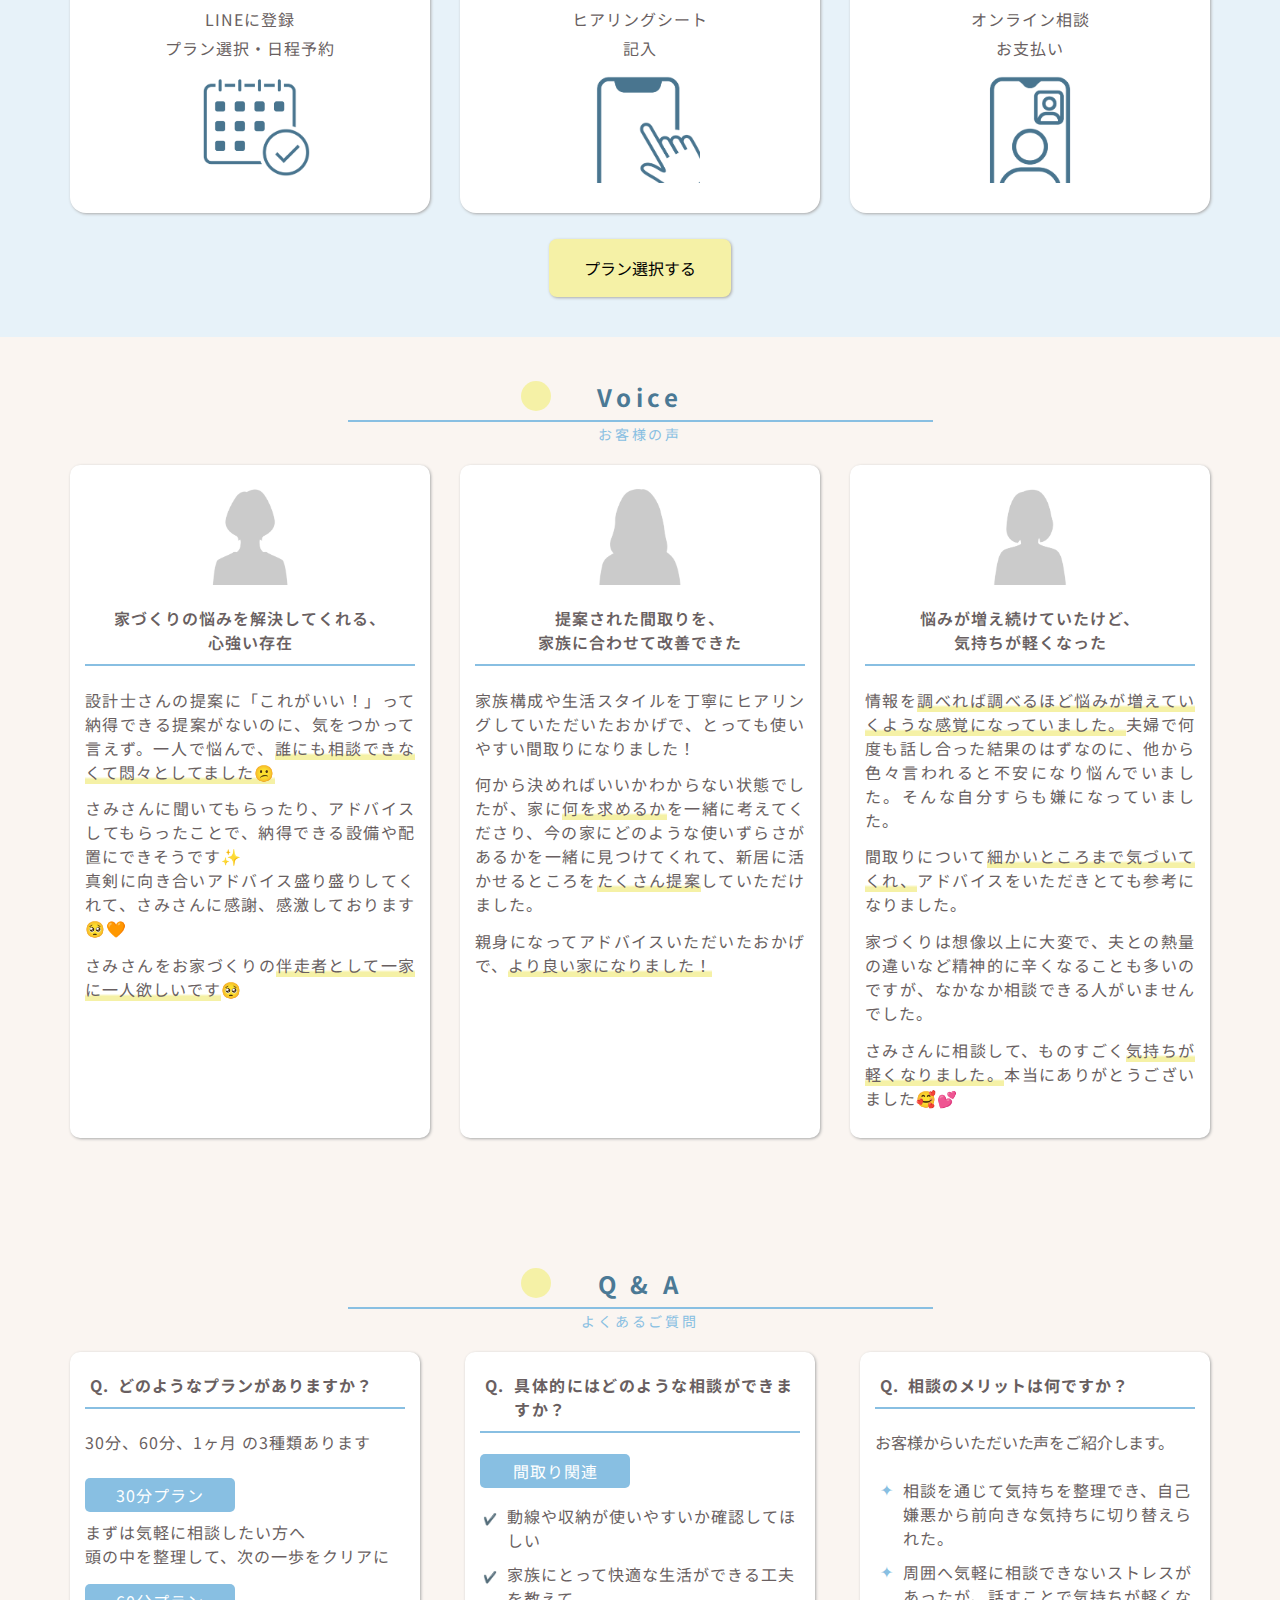
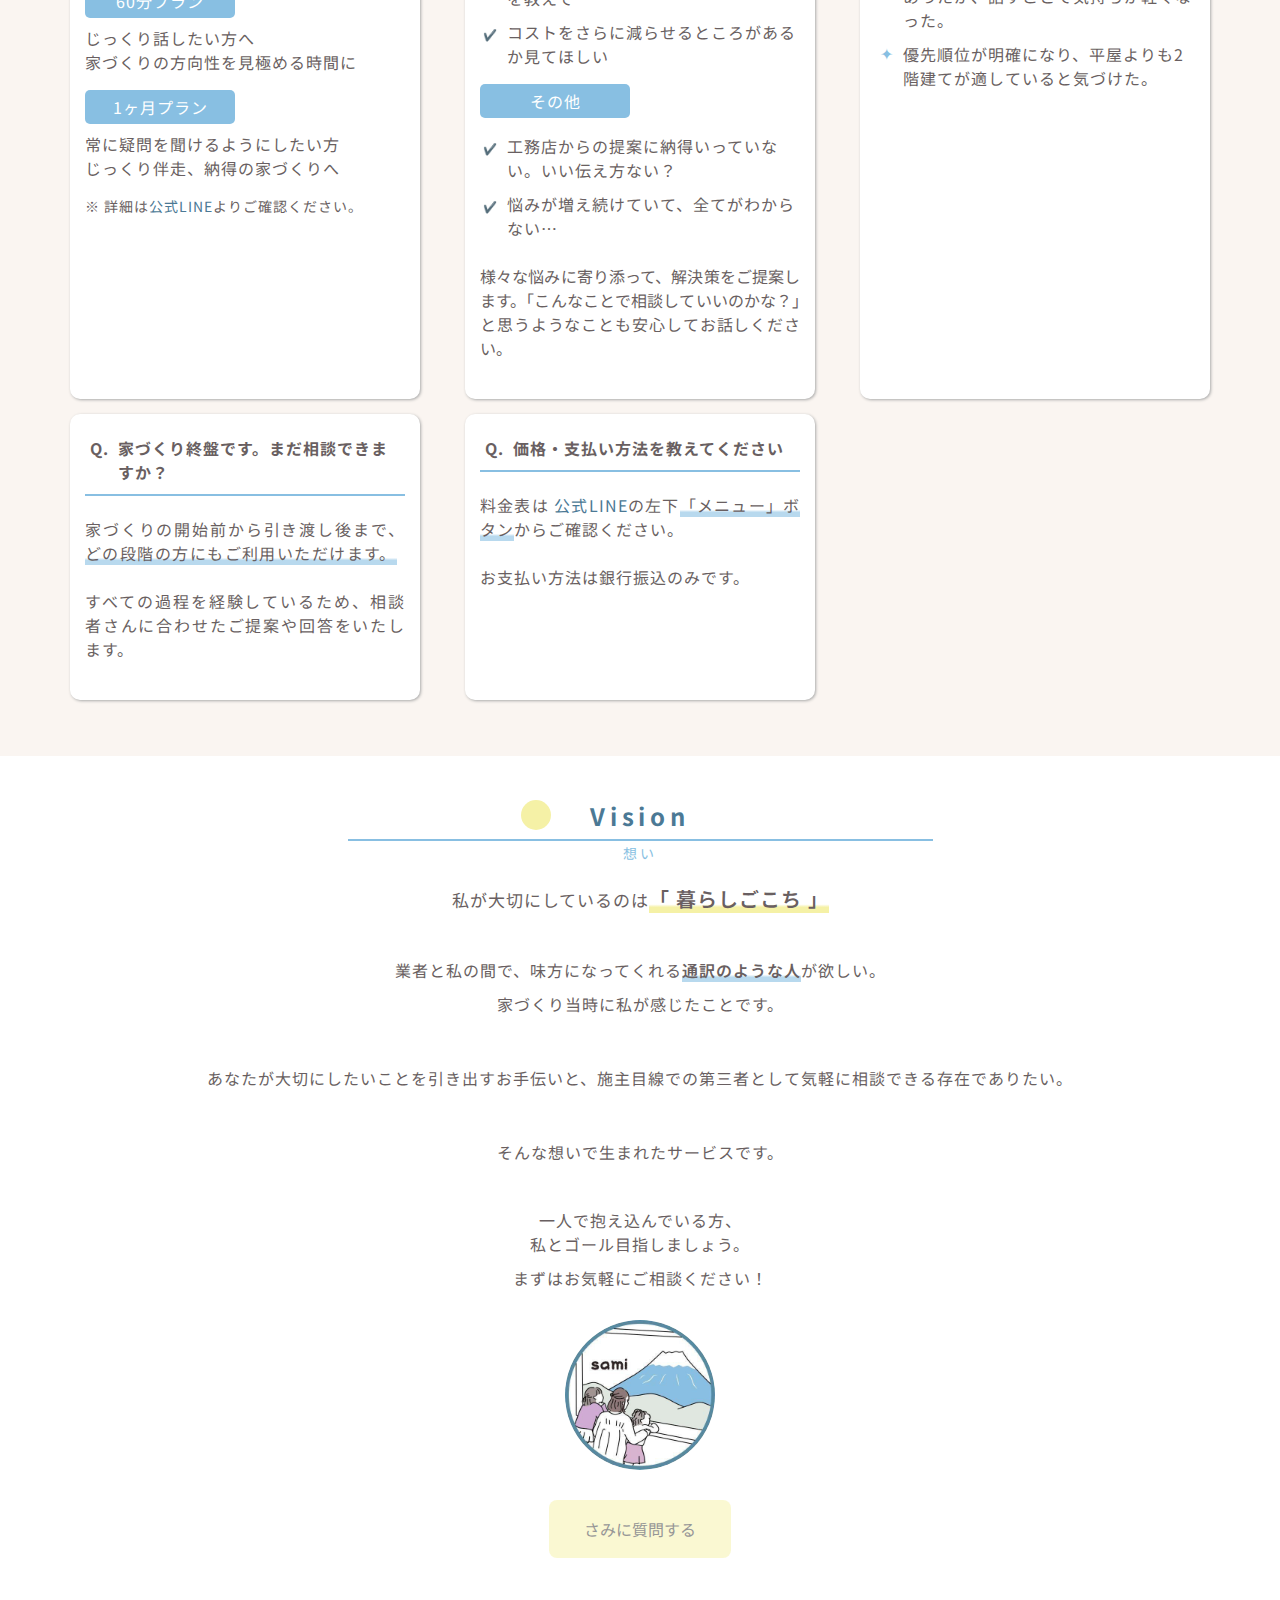
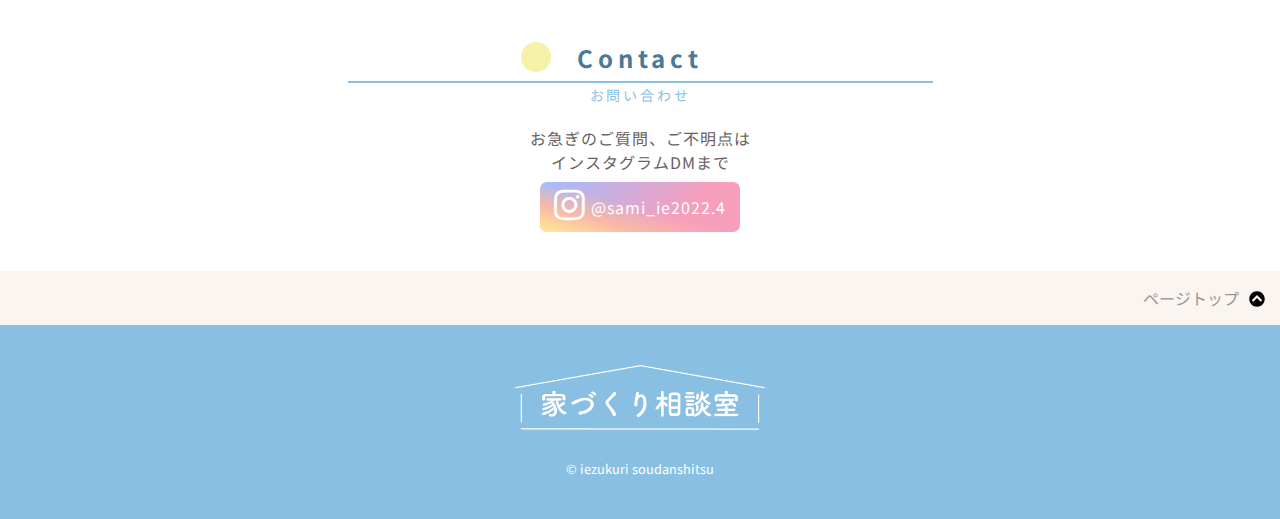
==== commit e8d8a58e: "update index.html" ====
--- a/index.html
+++ b/index.html
@@ -84,7 +84,7 @@
   <main>
     <section id="mv" class="mv-area">
       <h1 class="mv-title">「 暮らしごこち 」<small><br class="sp-only">にこだわる家づくり</small></h1>
-      <button type="button" onclick="location.href='https://lin.ee/oS6UlHi'" class="btn btn-reserve">予約はこちら</button>
+      <button type="button" onclick="location.href='https://lin.ee/oS6UlHi'" class="btn btn-reserve3">予約はこちら</button>
     </section>
     <section class="info-title">
       <h2>『 <span class="under-line-b">心地いい</span> 』<br class="sp-only">
@@ -118,16 +118,18 @@
               <p class="txt-center nayami-bold text-large"><span class="under-line-b wide-spacing">『 家族みんなが心地いい家 』</span></p>を叶えたいですよね。
             </p>
           </div>
+          <div>
             <p>
               これらのお悩み、あなたの<span class="nayami-bold">想いを整理</span>することで解決できます！
             </p>
-            <p class>
+            <p>
               「でも…想いを整理するってどうしたらいいの？」と思ったあなたに向けたサービスが、<br>
-              <p class="txt-center soudansitu-title wide-spacing">さみの <span class="nayami-large nayami-bold wide-spacing"> 家づくり相談室 </span> です。</p>
-            </p>
-          <p>
-            <img src="img/IMG_4431.jpg">
-          </p>
+              <p class="txt-center soudansitu-title wide-spacing">さみの <span class="text-large nayami-bold"> 家づくり相談室 </span> です。</p>
+            </p>
+            <p>
+              <img src="img/IMG_4431.jpg">
+            </p>
+          </div>
         </div>
       </div>
     </section>
--- a/css/style.css
+++ b/css/style.css
@@ -35,7 +35,6 @@
   font-weight: 400;
 }
 
-
 p {
   margin-top: 0;
   margin-bottom: 1.5em;
@@ -59,7 +58,7 @@
 }
 
 section {
-  padding: 60px 0;
+  padding: 40px 0;
 }
 
 /* 初期スタイル調整 ここまで */
@@ -104,6 +103,15 @@
 }
 .small {
   font-size: 14px;
+}
+.narrow-spacing {
+  letter-spacing: -0.01em; /* マイナスの値で文字間を狭くする */
+}
+.wide-spacing {
+  letter-spacing: 0.09em; /* 文字間を広くする */
+}
+.text-large {
+  font-size: 20px;
 }
 
 /*ボタン関連*/
@@ -436,7 +444,7 @@
 }
 .nayami-item {
   margin: 16px 32px;
-  line-height: 1.2;
+  line-height: 1.6em;
   letter-spacing: 2px;
   text-align: left;
 }
@@ -452,9 +460,10 @@
 .nayami-bold {
   font-weight: 600;
 }
-.nayami-large {
-  font-size: 20px;
-  font-weight: 600;
+
+.nayami-list p {
+  text-indent: -1.5em; /* インデントを逆にして揃える */
+  padding-left: 1.5em; /* マークの後ろから始まるように調整 */
 }
 
 .letter-space {
@@ -466,7 +475,19 @@
   border-bottom: solid 5px rgba(136, 191, 226, 0.5);
 
 }
-
+.nayami img {
+  width: 15%;
+  margin-top: 10px;
+}
+.soudansitu-title {
+  color: #fff;
+  background: #88bfe2;
+  padding: 5px;
+  width: auto;
+  border-radius: 5px;
+  margin-right: auto;
+  margin-left: auto;
+}
 @media screen and (min-width:768px) {
   .info-content {
     display: flex;
@@ -676,10 +697,22 @@
   margin-bottom: 0.5em;
 }
 .q_a-title {
-  text-align: center;
+  display: flex;
+  align-items: flex-start; /* 上揃えにする */
+  gap: 0.3em; /* Q. とテキストの間にスペースを作る */
   padding-bottom: 10px;
   border-bottom: 2px solid #88bfe2;
 }
+
+.q_a-title::before {
+  content: "Q.";
+  display: inline-block;
+  flex-shrink: 0; /* Q. の幅を固定する */
+  margin-right: 0.3em; /* スペースを追加する */
+  margin-left: 0.3em; /* 左側に余白を追加してQ.の位置を右へ移動 */
+
+}
+
 .q_a-area img {
   width: 100px;
   margin: 20px;
@@ -696,6 +729,38 @@
   margin-right: 0.5em;
   margin-left: 1em;
 }
+.check-li {
+  display: flex;
+  align-items: flex-start; /* 上揃えにする */
+  gap: 0.3em; /* チェックマークとテキストの間にスペースを作る */
+  margin-bottom: 10px;
+}
+.check-li::before {
+  content: "✔️";
+  display: inline-block;
+  flex-shrink: 0; /* マークの幅を固定する */
+  margin-top: 0.5em;
+  margin-right: 0.3em; /* スペースを追加する */
+  margin-left: 0.3em; /* 左側に余白を追加してマークの位置を右へ移動 */
+  font-size: 0.7em;
+}
+.benefit-li {
+  display: flex;
+  align-items: flex-start; /* 上揃えにする */
+  gap: 0.3em; /* チェックマークとテキストの間にスペースを作る */
+  margin-bottom: 10px;
+}
+.benefit-li::before {
+  content: "✦";
+  display: inline-block;
+  flex-shrink: 0; /* マークの幅を固定する */
+  margin-top: -0.1em;
+  margin-right: 0.3em; /* スペースを追加する */
+  margin-left: 0.3em; /* 左側に余白を追加してマークの位置を右へ移動 */
+  font-size: 1em;
+  color: #88bfe2;
+}
+
 @media screen and (min-width: 768px) {
   .q_a-content {
     display: grid;
@@ -710,6 +775,7 @@
     margin-right: 15px;
   }
 }
+
 /*
 @media screen and (min-width:768px) {
   .q_a-content {
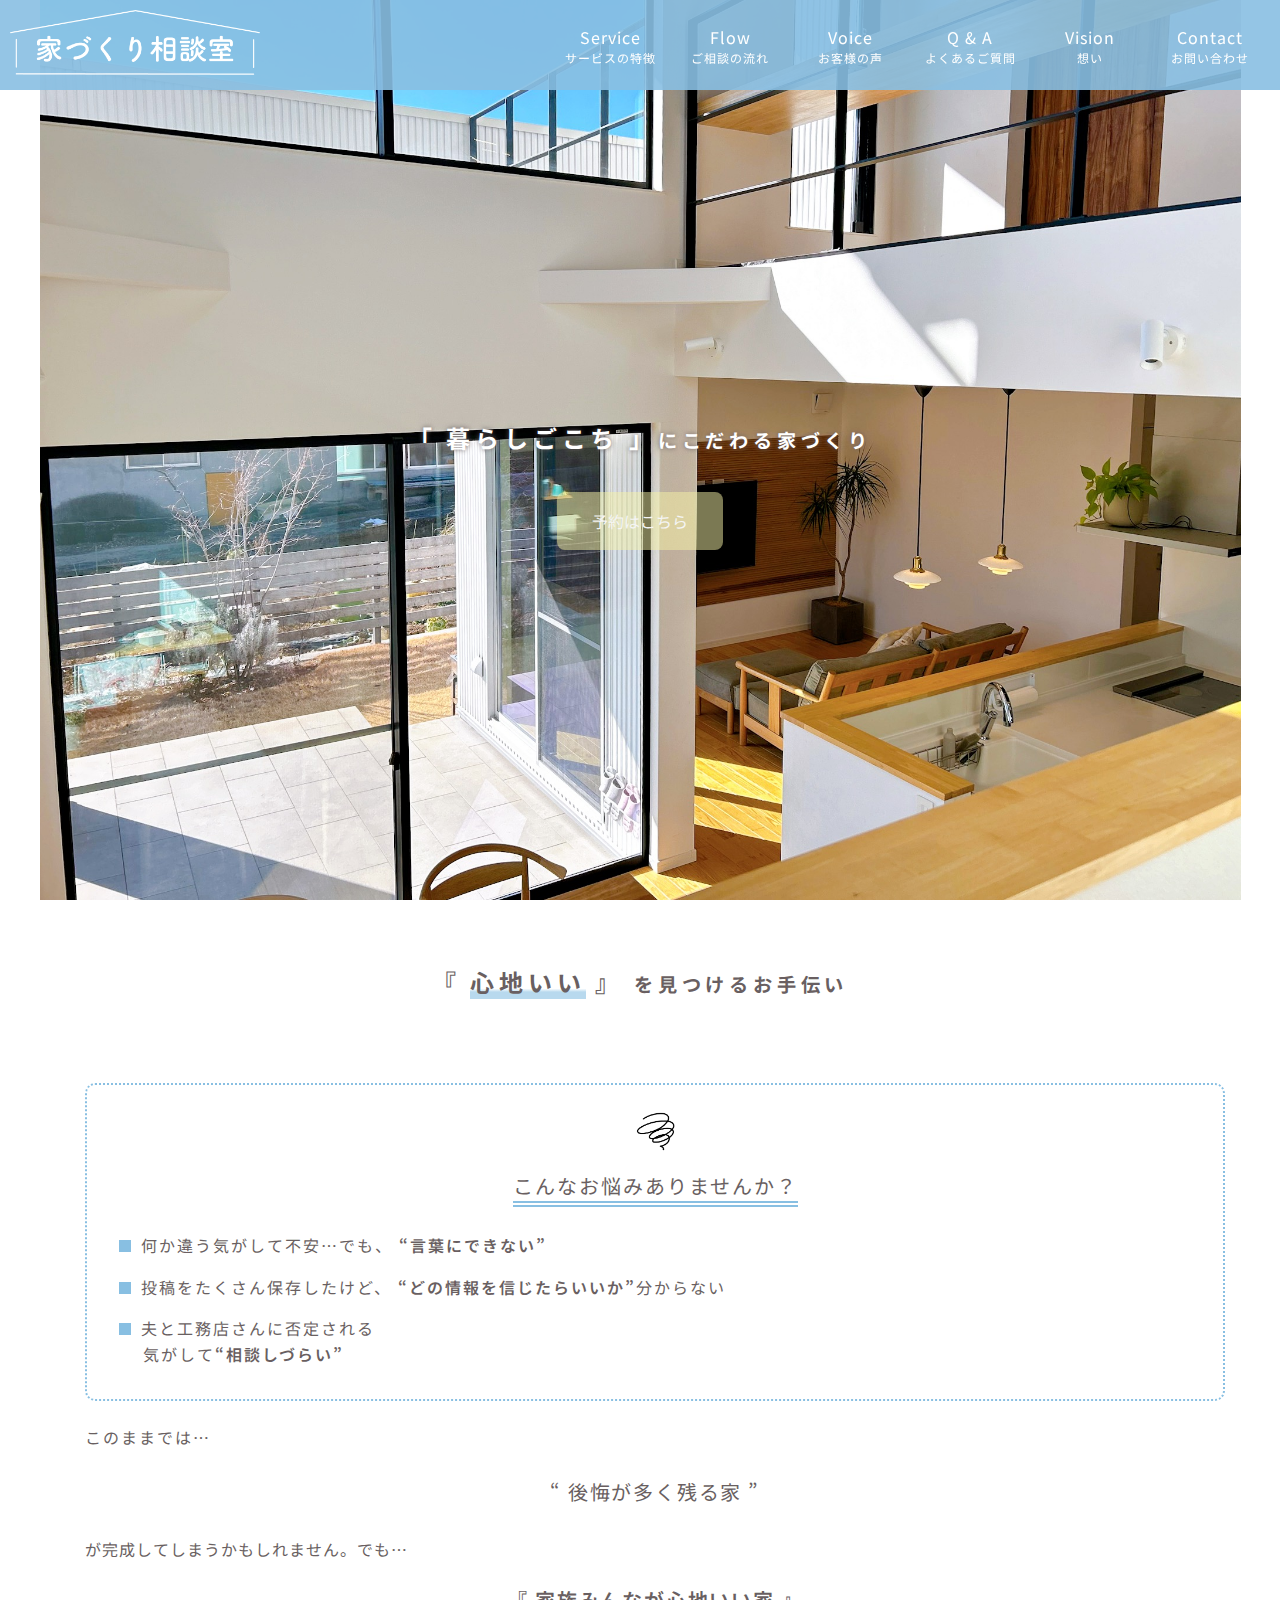
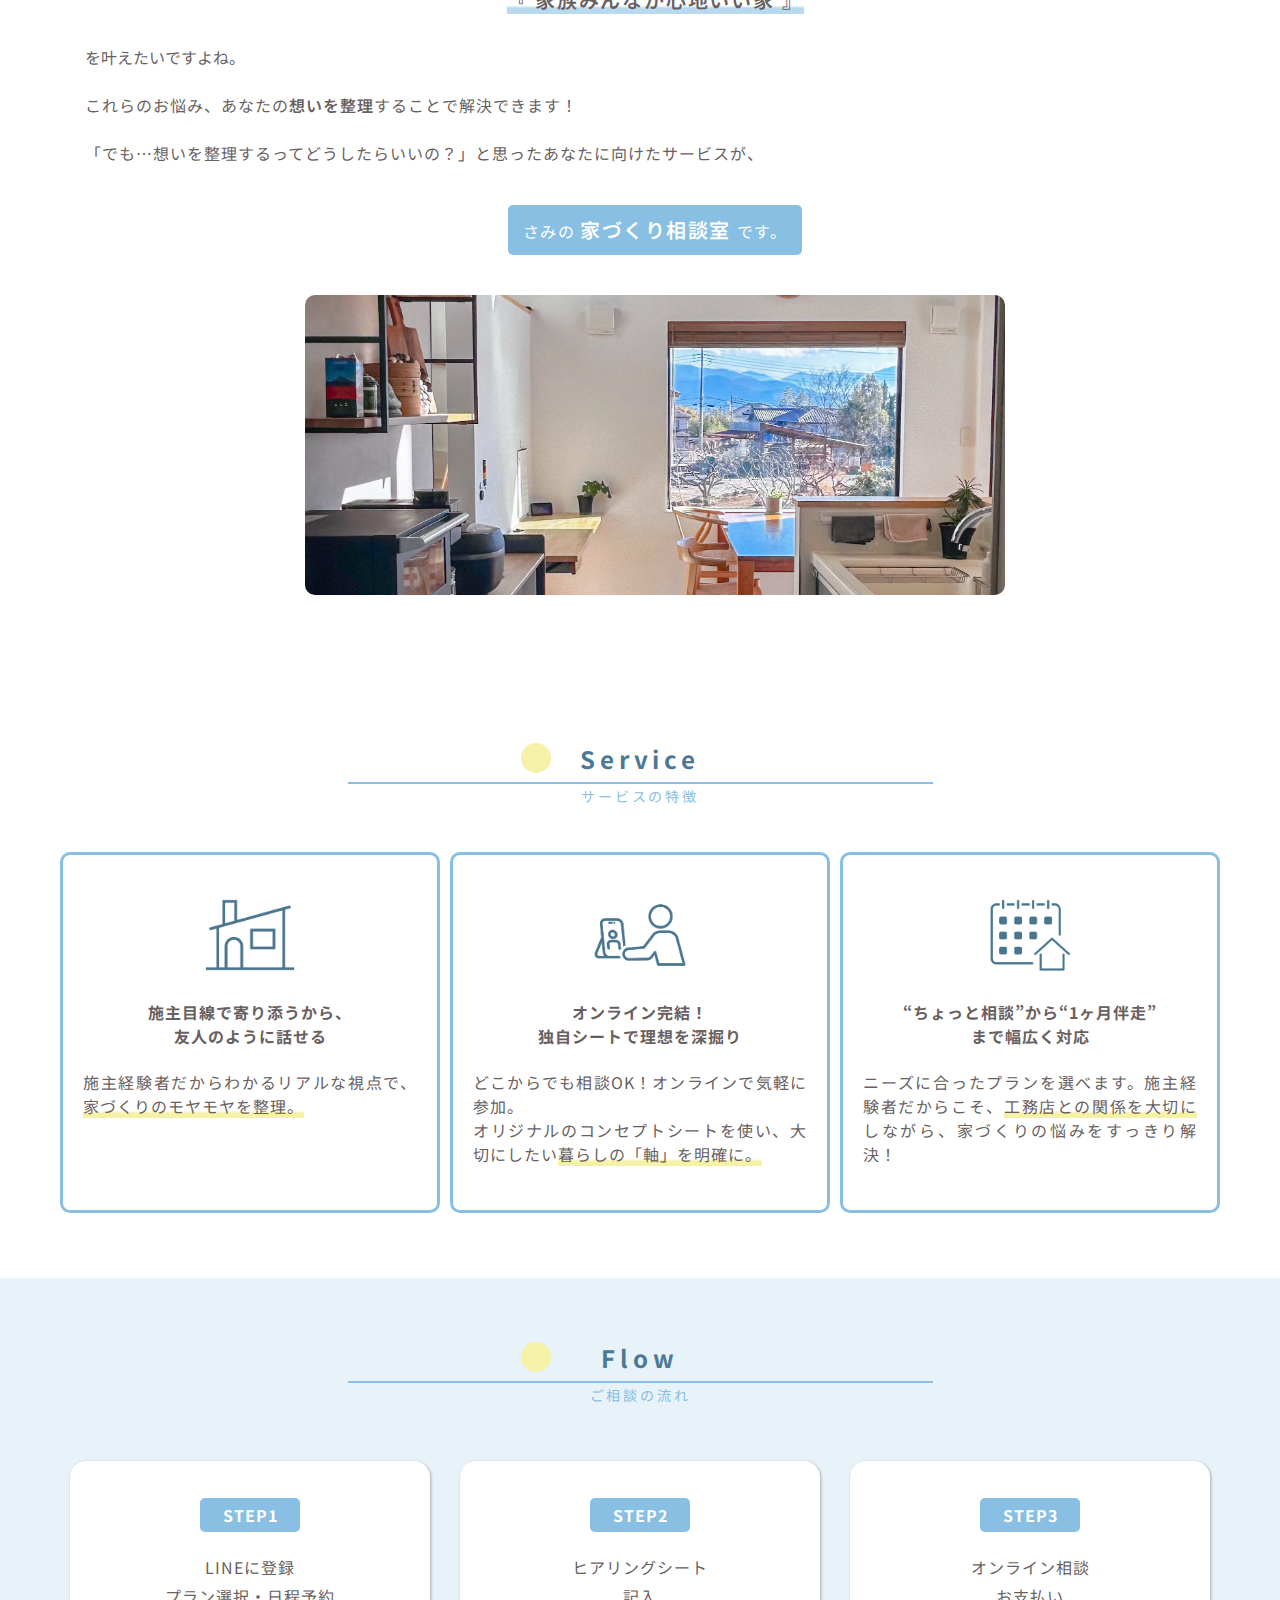
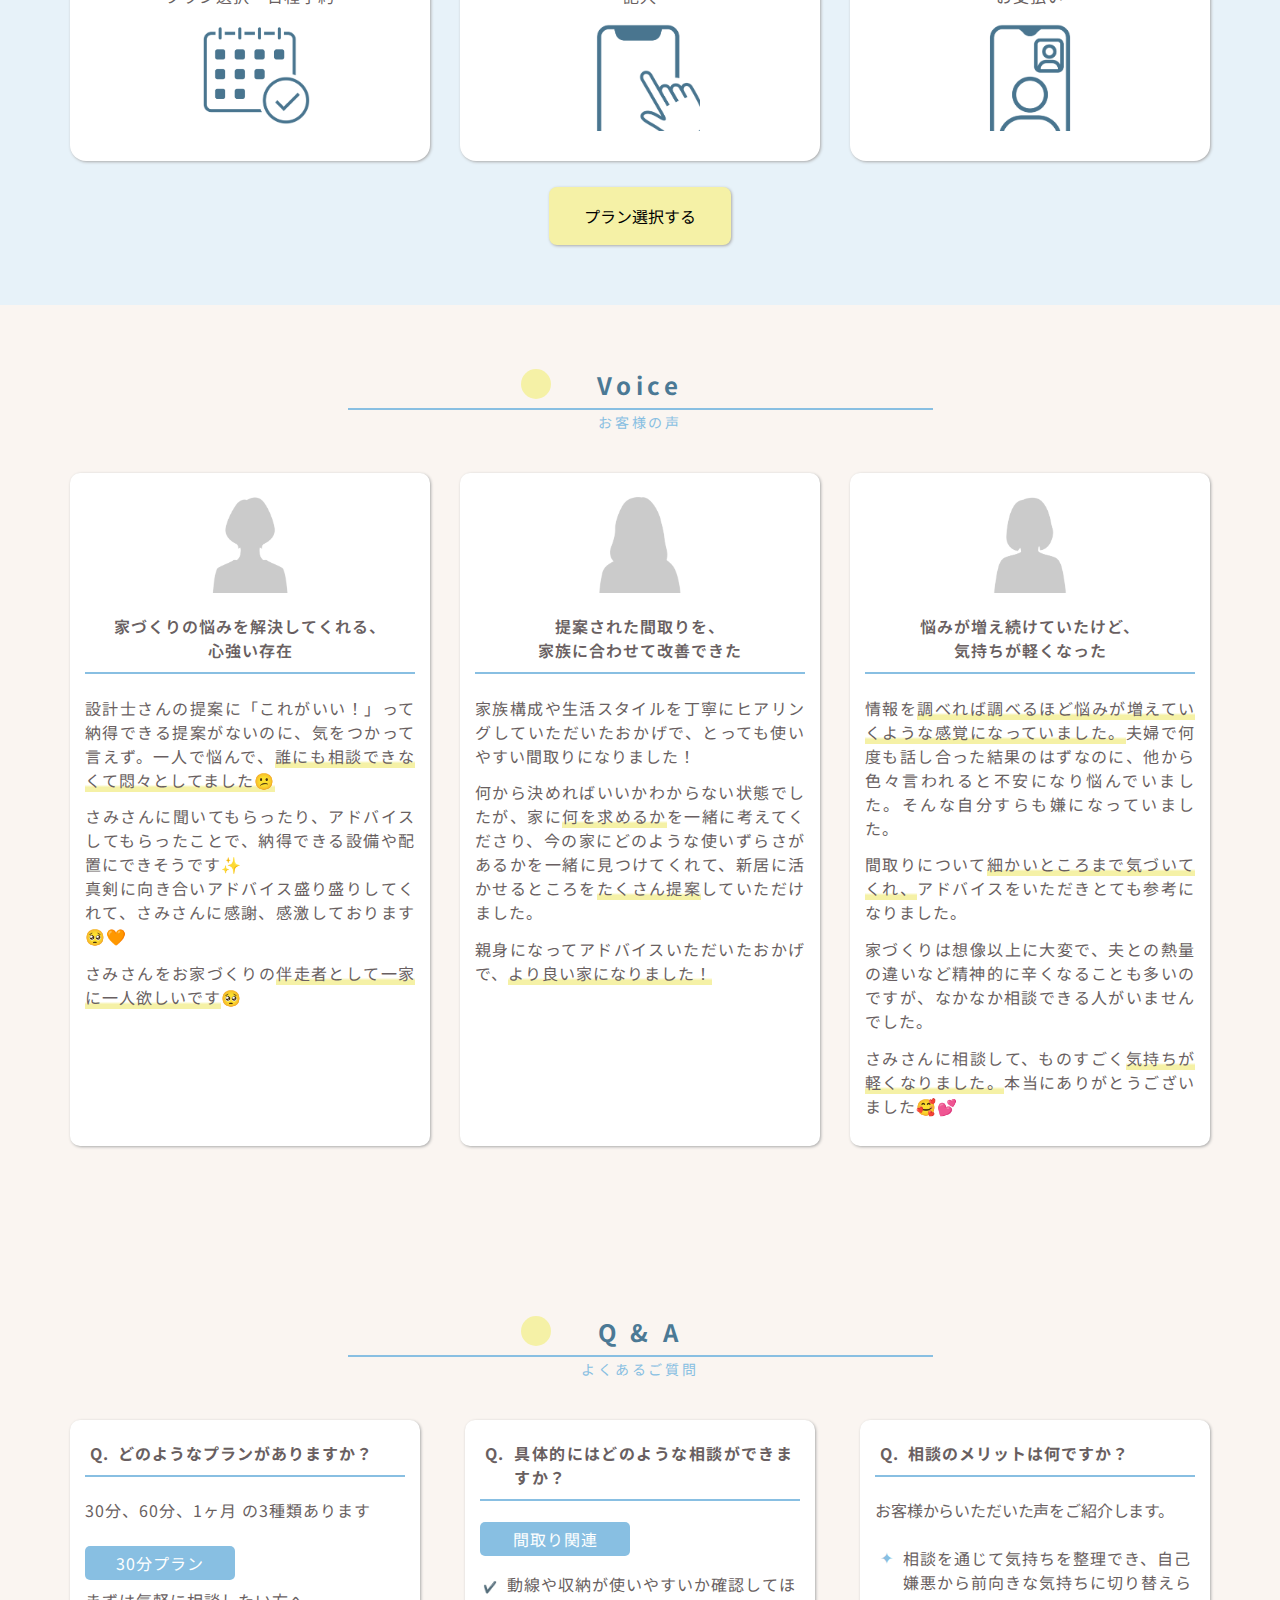
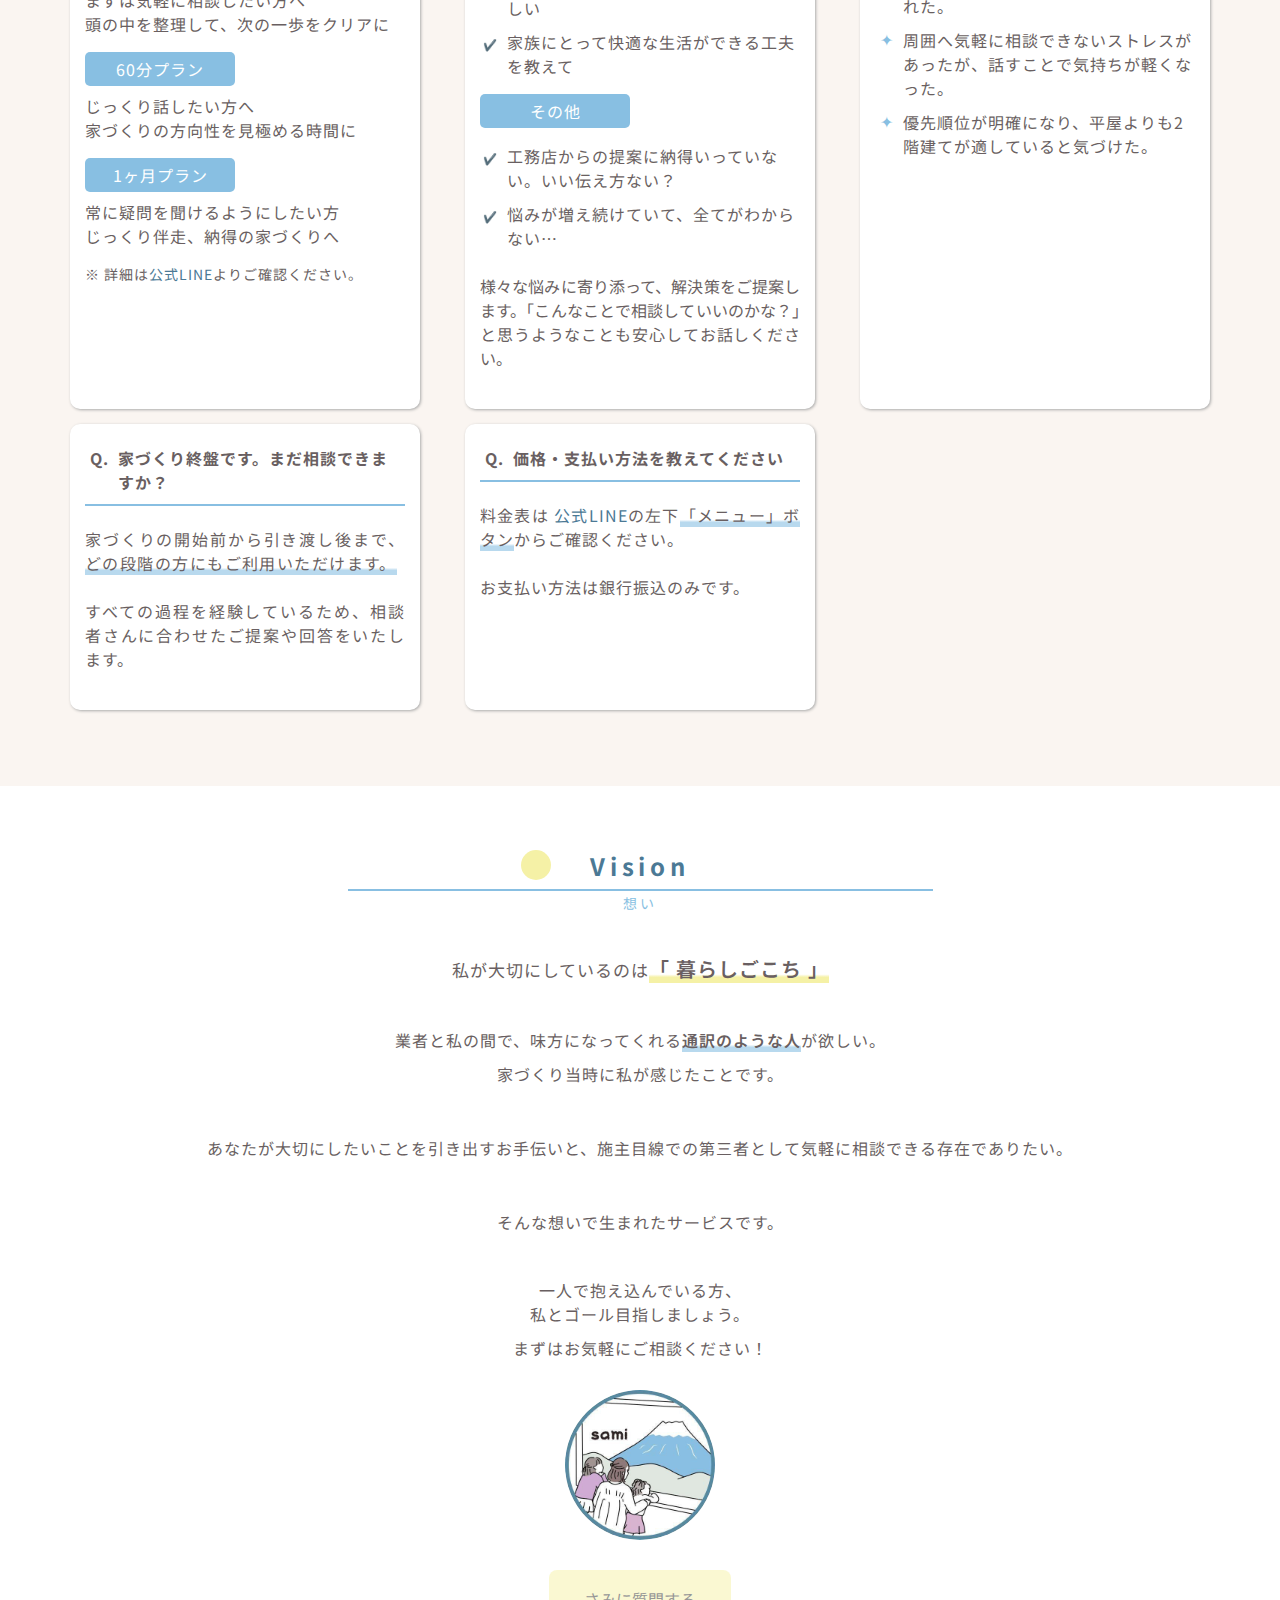
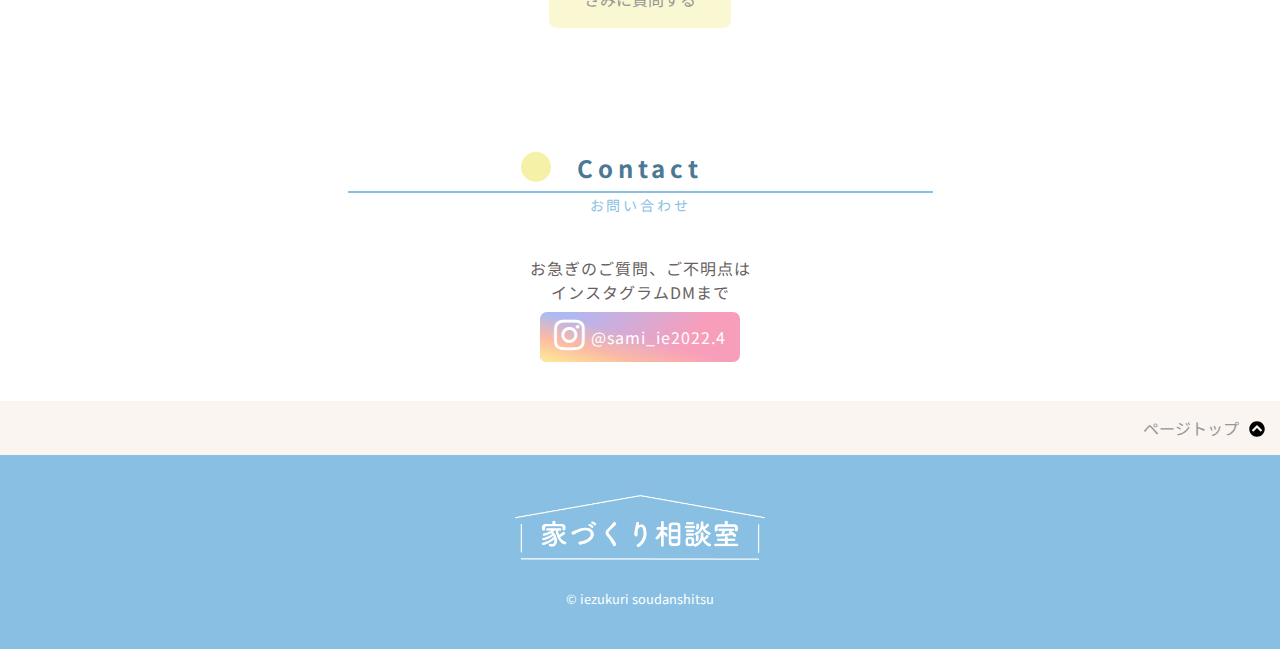
==== commit 32065ae4: "update index.html" ====
--- a/index.html
+++ b/index.html
@@ -276,7 +276,7 @@
                   <ul>
                     <li class="check-li">動線や収納が使いやすいか確認してほしい</li>
                     <li class="check-li">家族にとって快適な生活ができる工夫を教えて</li>
-                    <li class="check-li">コストをさらに減らせるところがあるか見てほしい</li>
+                    <!--<li class="check-li">コストをさらに減らせるところがあるか見てほしい</li>-->
                   </ul>
                 </li>
                 <li><div class="q_a-title-li">その他</div>
--- a/css/style.css
+++ b/css/style.css
@@ -31,7 +31,7 @@
 h3 {
   color: #88bfe2;
   font-size: 14px;
-  margin-bottom: 20px;
+  margin-bottom: 40px;
   font-weight: 400;
 }
 
@@ -58,7 +58,7 @@
 }
 
 section {
-  padding: 40px 0;
+  padding: 60px 0;
 }
 
 /* 初期スタイル調整 ここまで */
@@ -137,6 +137,11 @@
 .btn-reserve2 {
   background: #f5f1a6;
   box-shadow: 1px 1px 3px #aaa;
+}
+.btn-reserve3 {
+  color: #f5f5f5;
+  background: rgba(245, 241, 166, 0.5);
+  margin: 20px 0;
 }
 
 
@@ -476,17 +481,18 @@
 
 }
 .nayami img {
-  width: 15%;
+  width: auto;
+  height: 40px;
   margin-top: 10px;
 }
 .soudansitu-title {
   color: #fff;
   background: #88bfe2;
   padding: 5px;
-  width: auto;
+  width: fit-content;
   border-radius: 5px;
-  margin-right: auto;
-  margin-left: auto;
+  margin: 40px auto;
+  padding: 10px 15px;
 }
 @media screen and (min-width:768px) {
   .info-content {
@@ -508,6 +514,11 @@
     display: flex;
     justify-content: center;
   
+  }
+  .nayami img {
+    width: auto;
+    height: 40px;
+    margin-top: 10px;
   }
 }
 
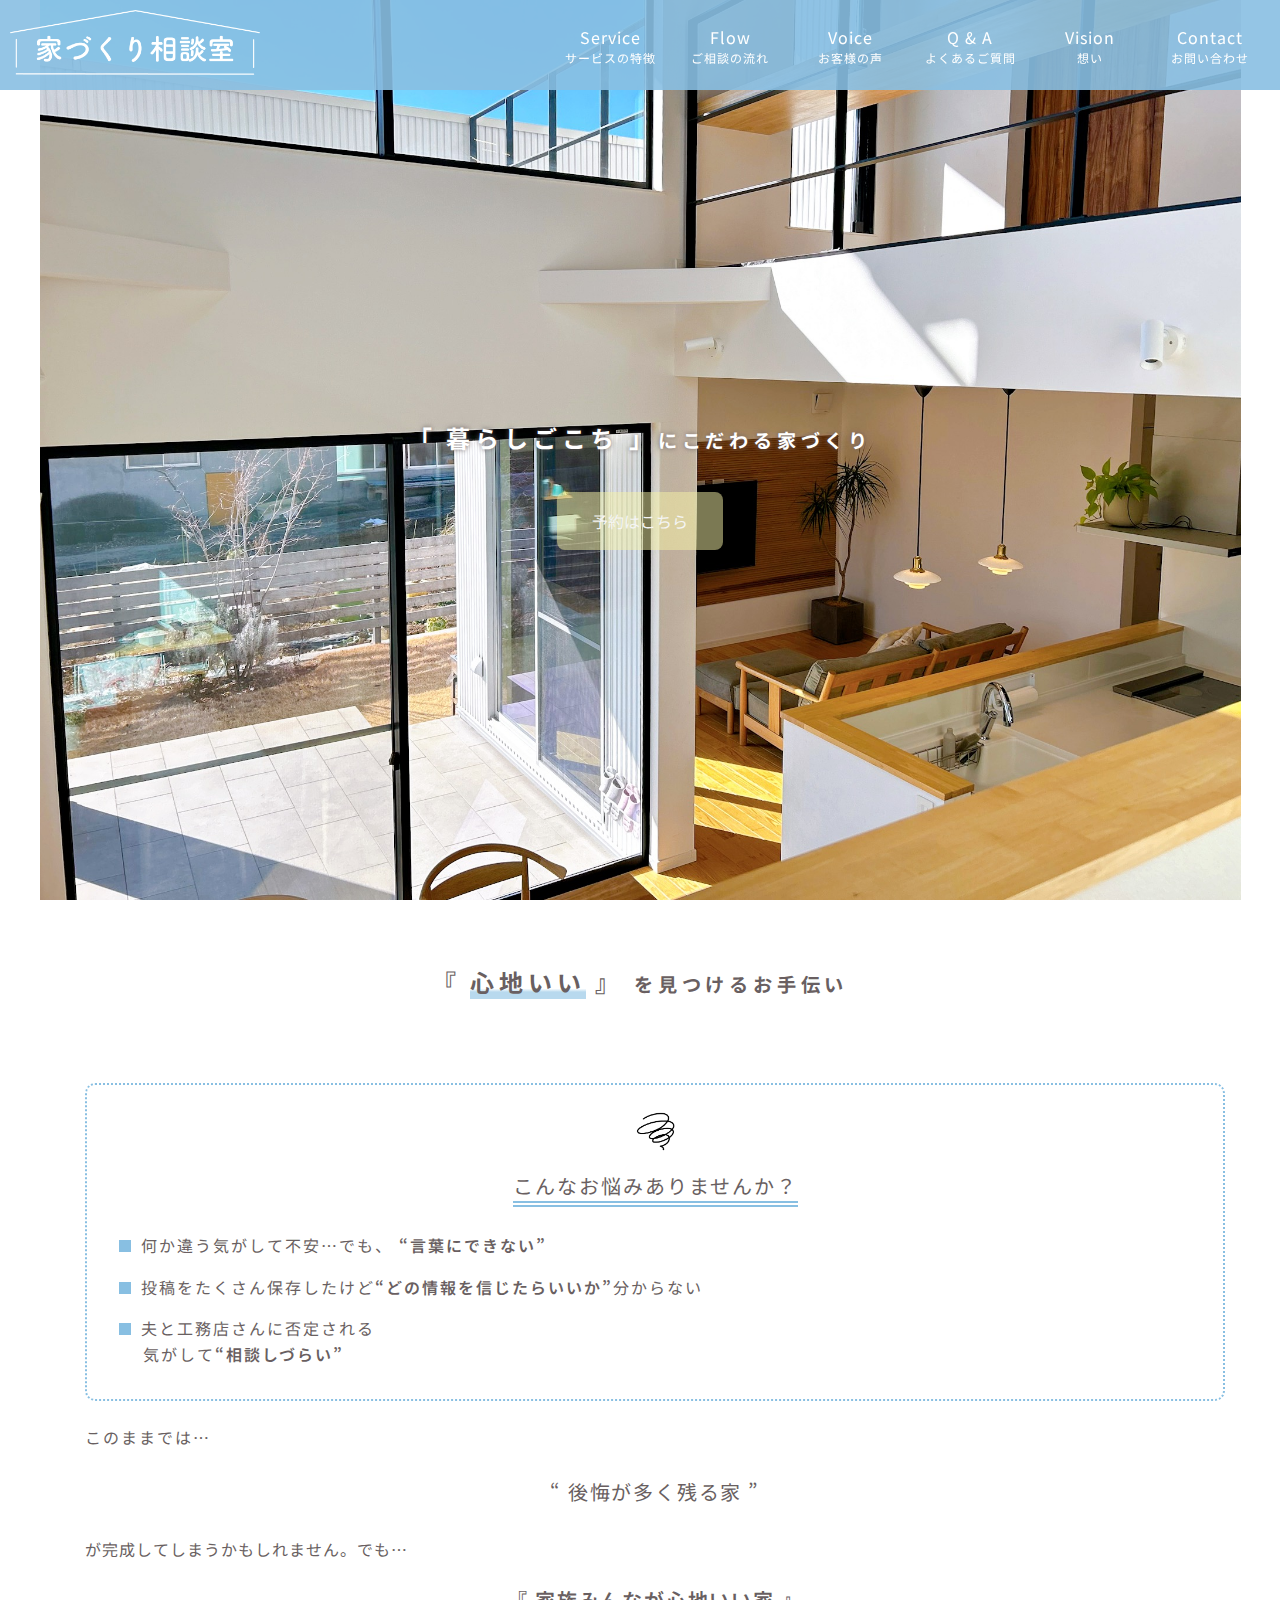
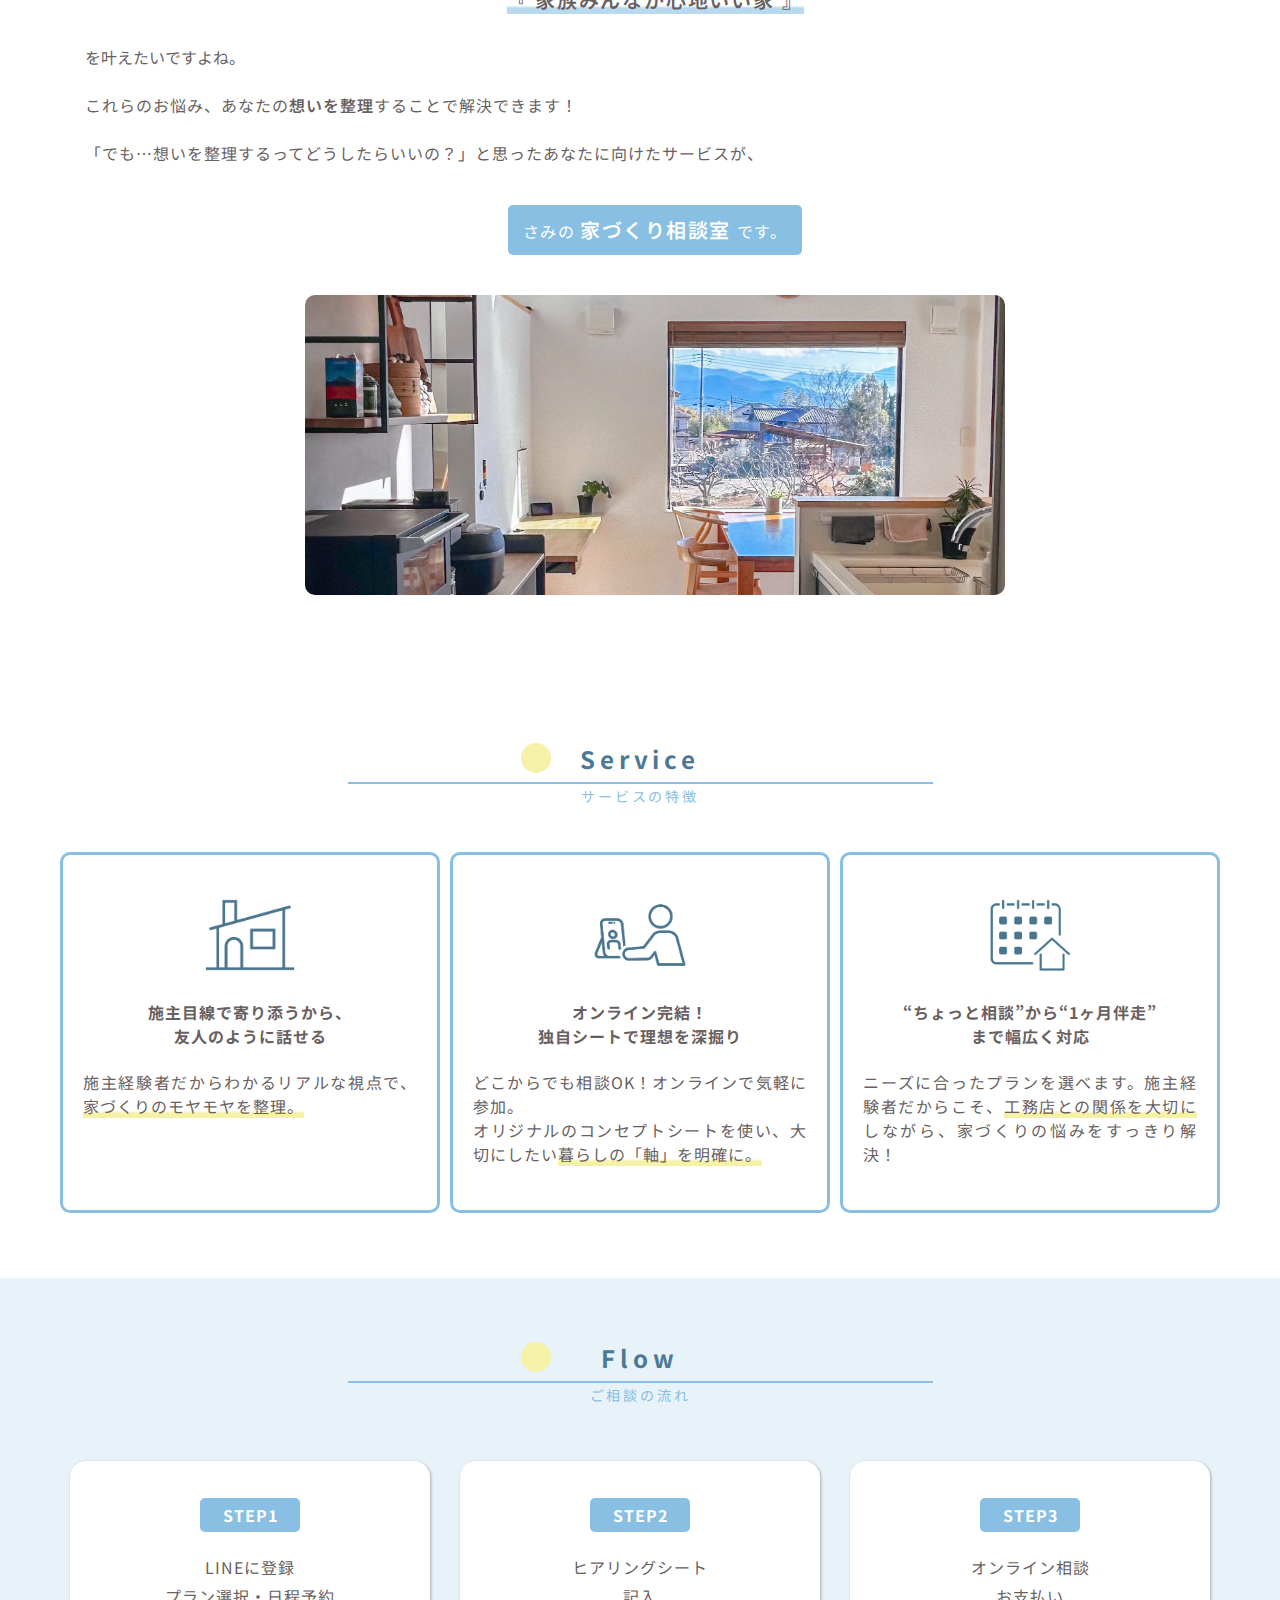
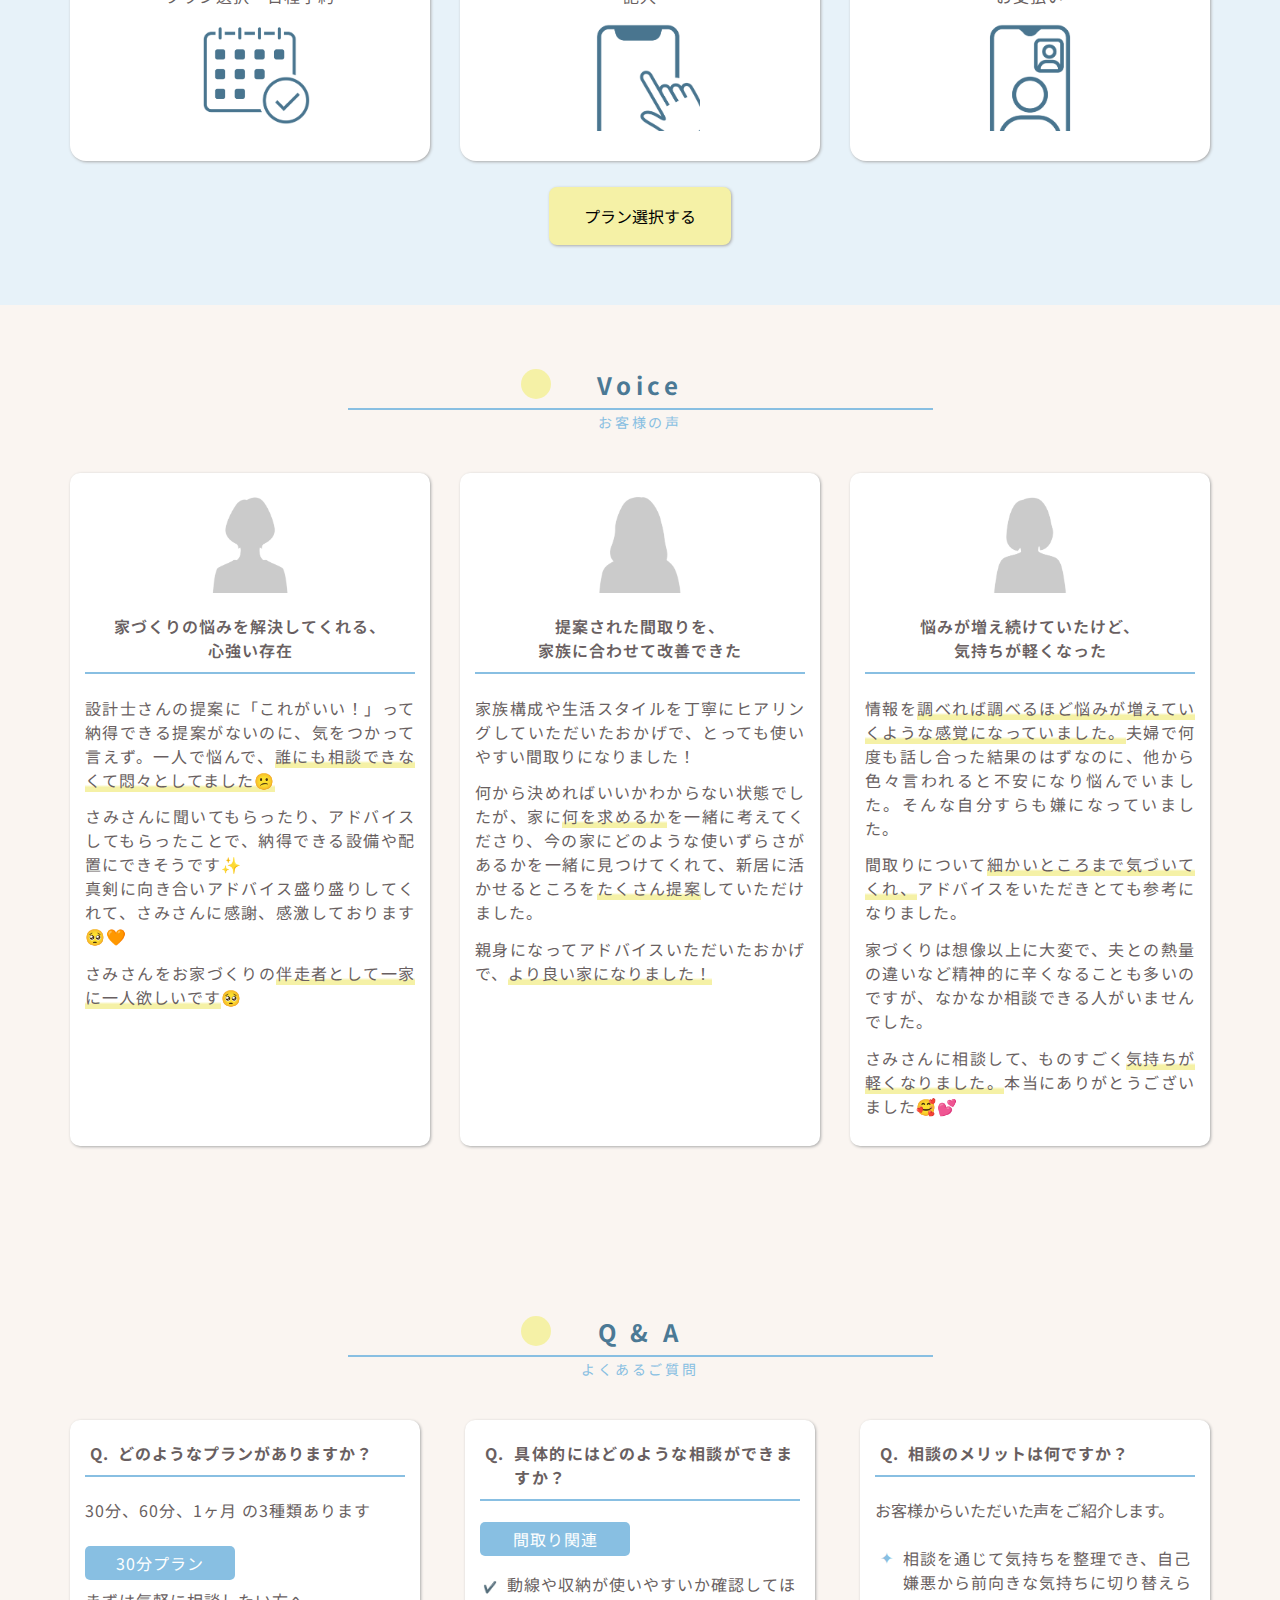
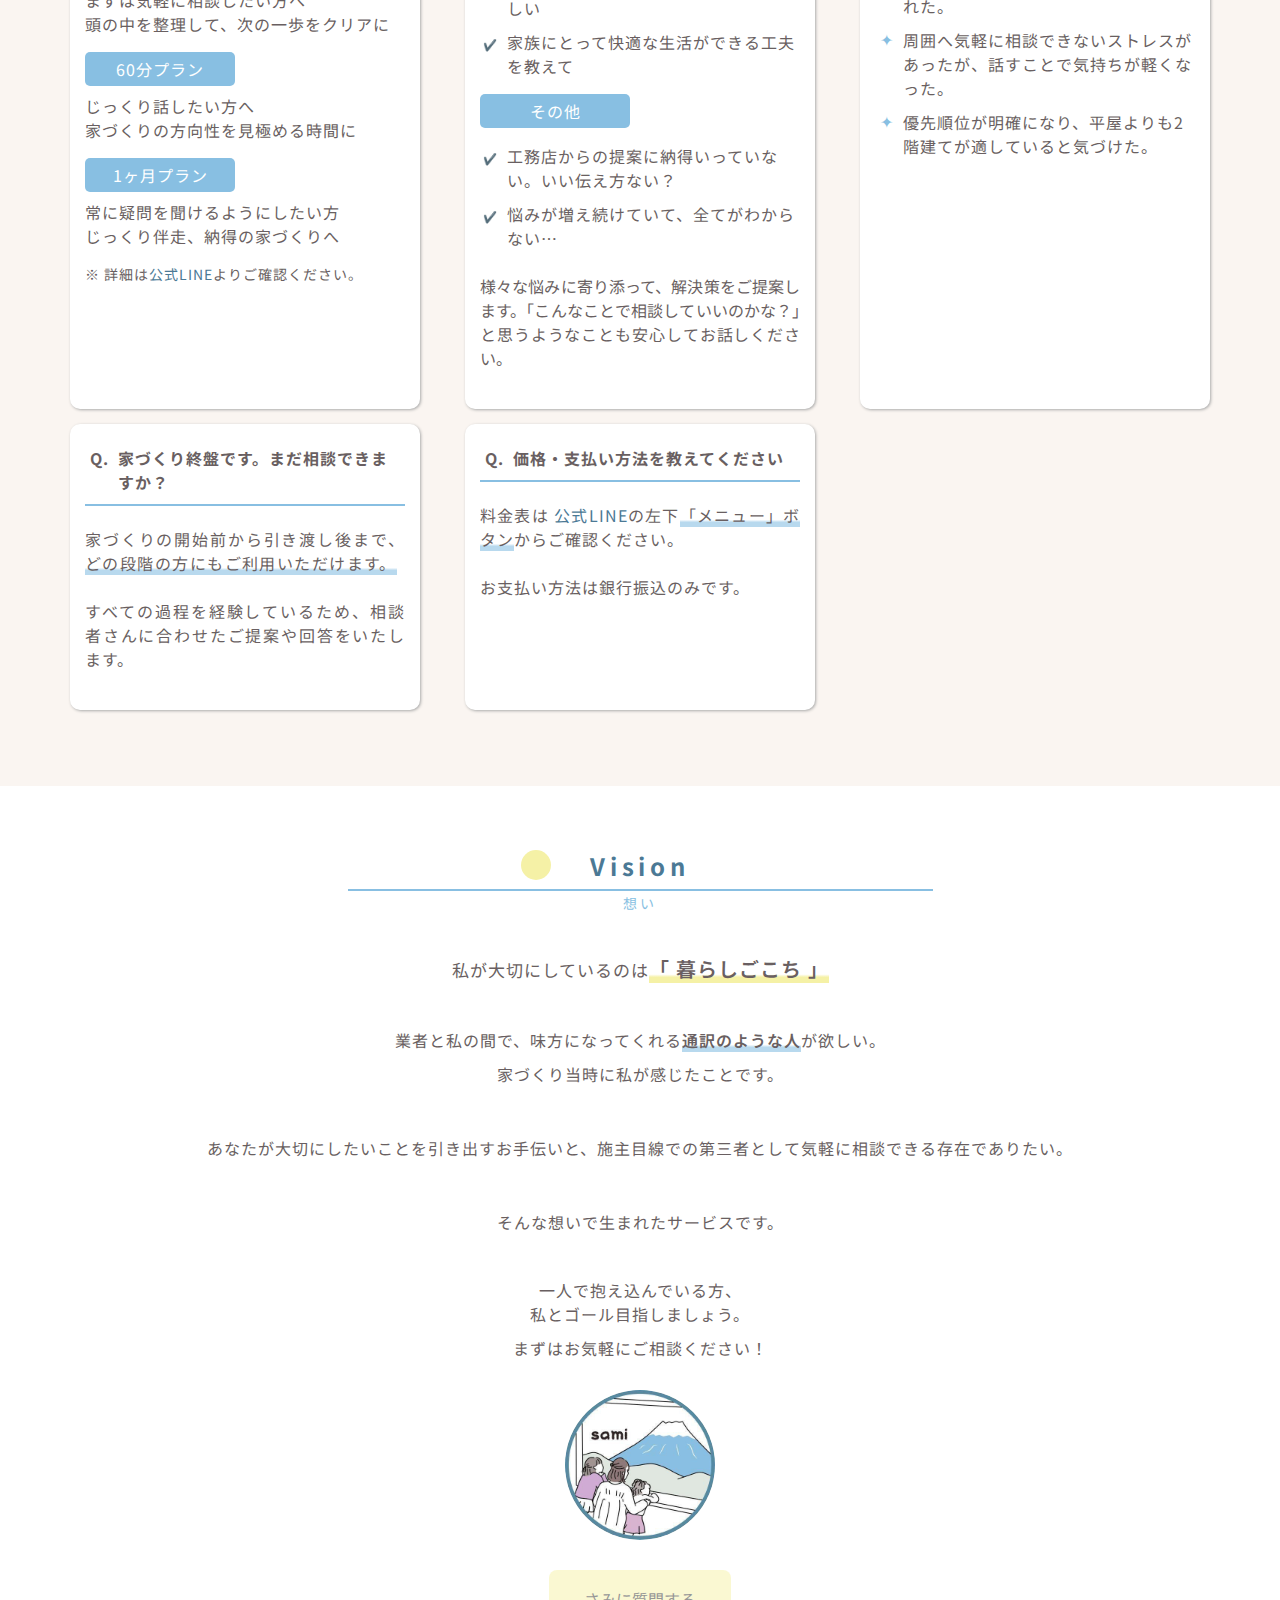
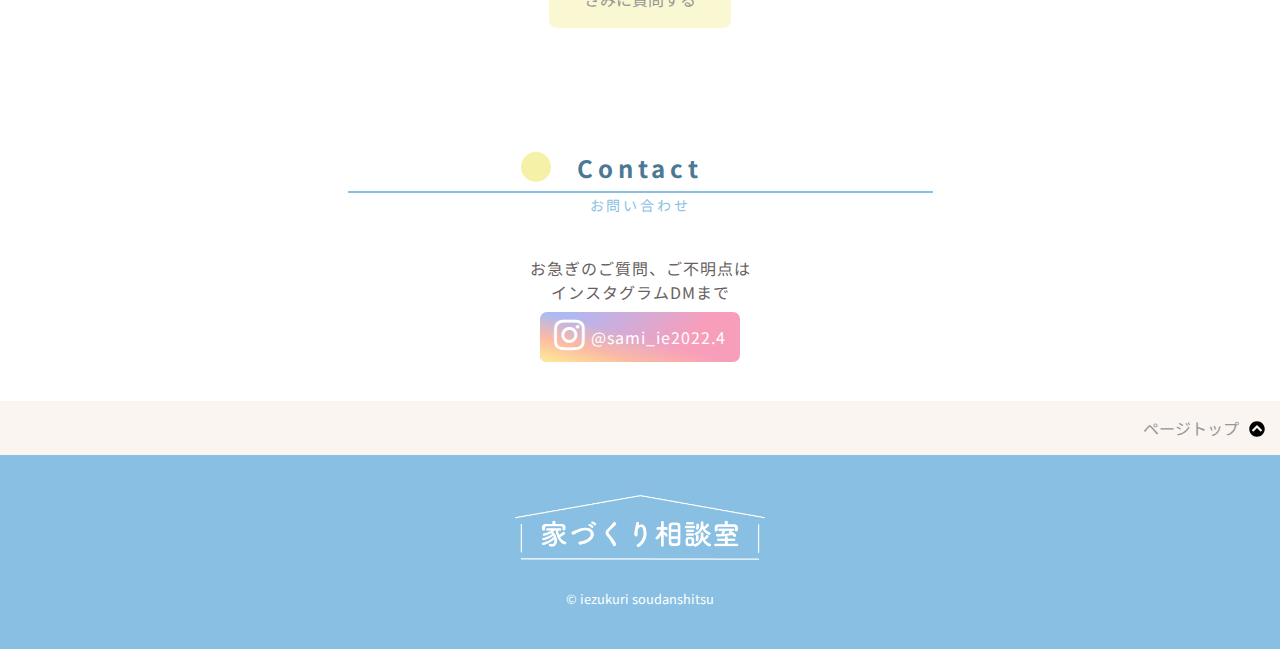
==== commit a65f3847: "update index.html" ====
--- a/index.html
+++ b/index.html
@@ -103,7 +103,7 @@
                   <p class="nayami-item">何か違う気がして不安…<br class="sp-only">でも、 <span class="nayami-bold">“言葉にできない”</span></p>
                 </li>
                 <li>
-                  <p class="nayami-item">投稿をたくさん保存したけど、 <br class="sp-only"><span class="nayami-bold">“どの情報を信じたらいいか”</span><br class="sp-only">分からない</p>
+                  <p class="nayami-item">投稿をたくさん保存したけど<br class="sp-only"><span class="nayami-bold">“どの情報を信じたらいいか”</span><br class="sp-only">分からない</p>
                 </li>
                 <li>
                   <p class="nayami-item">夫と工務店さんに否定される<br>気がして<span class="nayami-bold">“相談しづらい”</span></p>
